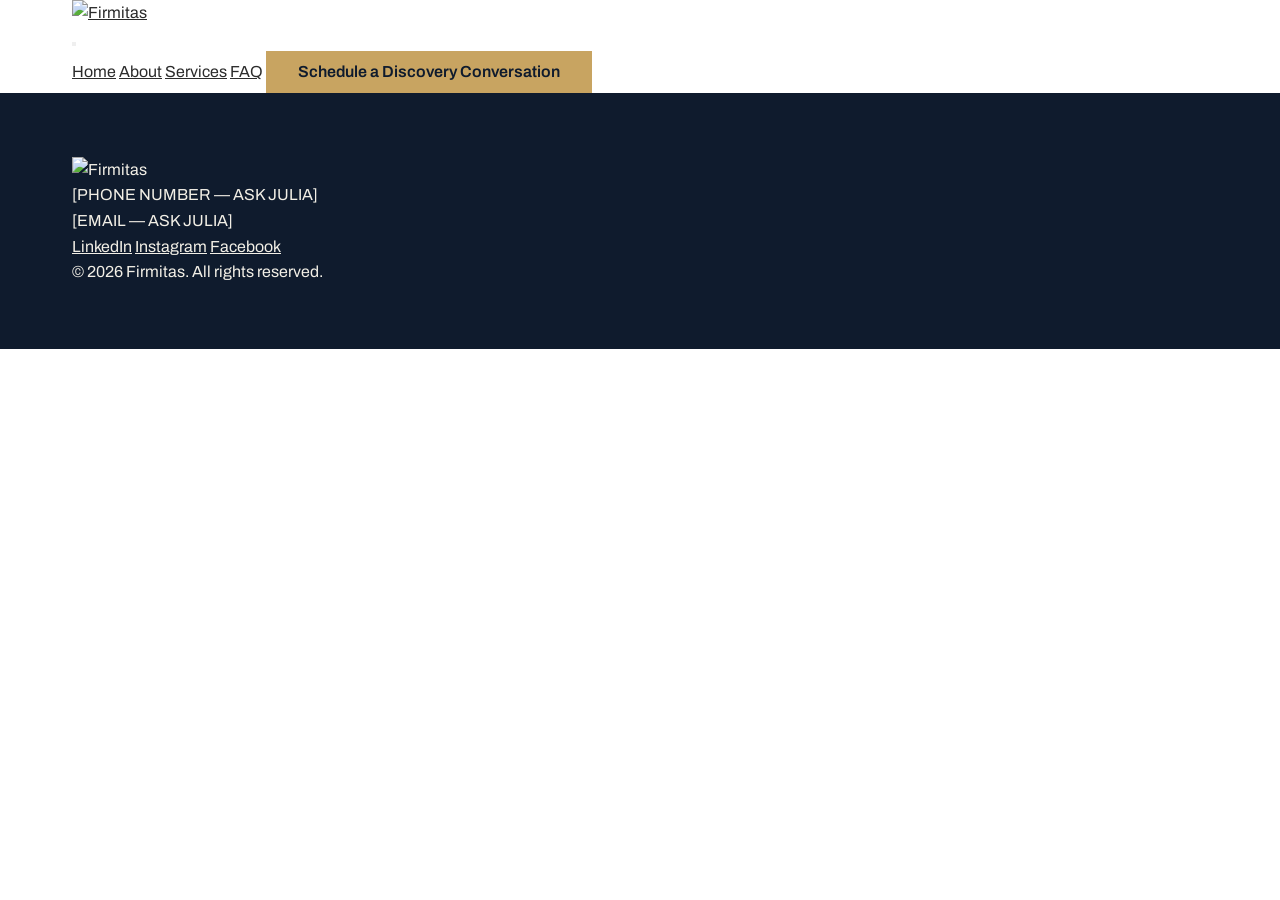
==== about.html @ 60008513 "Scaffold Firmitas website project structure Initial file/folder scaffold per the build brief: empty " ====
<!DOCTYPE html>
<html lang="en">
<head>
  <meta charset="UTF-8" />
  <meta name="viewport" content="width=device-width, initial-scale=1.0" />
  <title>About | Firmitas</title>
  <meta name="description" content="Firmitas — the meaning behind the name, the founder's story, and the philosophy behind our coaching." />
  <link rel="icon" href="images/favicon.png" />
  <link rel="stylesheet" href="css/variables.css" />
  <link rel="stylesheet" href="css/styles.css" />
</head>
<body>
  <div id="site-header"></div>

  <main>
    <!-- About page: meaning of the name, founder story, philosophy. Founder-only — no team section. -->
  </main>

  <div id="site-footer"></div>

  <script src="js/includes.js"></script>
  <script src="js/nav.js"></script>
  <script src="js/main.js"></script>
</body>
</html>
---- css/variables.css ----
/* Firmitas design tokens — reference these everywhere; never hardcode hex values in styles.css */

:root {
  /* Color palette */
  --color-navy: #0F1B2D;       /* Ink Navy — primary */
  --color-limestone: #F2EFE6;  /* Limestone — secondary */
  --color-gold: #C8A461;       /* Heritage Gold — accent, use sparingly */
  --color-white: #FFFFFF;
  --color-charcoal: #2B2B2B;   /* supporting dark neutral for body text */

  /* Typography */
  --font-serif: 'Playfair Display', serif;   /* headlines, wordmark, italic accent lines */
  --font-sans: 'Archivo', sans-serif;        /* body copy, nav, UI, forms */

  /* Spacing scale */
  --space-xs: 0.5rem;
  --space-sm: 1rem;
  --space-md: 2rem;
  --space-lg: 4rem;
  --space-xl: 6rem;

  /* Layout */
  --max-width: 1200px;
}
---- css/styles.css ----
/* Firmitas site styles — references design tokens in variables.css */

@import url('https://fonts.googleapis.com/css2?family=Playfair+Display:ital,wght@0,400;0,600;0,700;1,400&family=Archivo:wght@400;500;600;700&display=swap');

* {
  box-sizing: border-box;
  margin: 0;
  padding: 0;
}

body {
  font-family: var(--font-sans);
  color: var(--color-charcoal);
  background-color: var(--color-white);
  line-height: 1.6;
  -webkit-font-smoothing: antialiased;
}

h1, h2, h3, h4 {
  font-family: var(--font-serif);
  color: var(--color-navy);
  line-height: 1.2;
}

a {
  color: inherit;
}

img {
  max-width: 100%;
  display: block;
}

.container {
  max-width: var(--max-width);
  margin: 0 auto;
  padding: 0 var(--space-md);
}

/* Placeholder photo box — used until real photography/headshots are available */
.photo-placeholder {
  background-color: #D9D9D9;
  display: flex;
  align-items: center;
  justify-content: center;
  color: var(--color-charcoal);
  font-size: 0.875rem;
  text-align: center;
  min-height: 240px;
}

/* Gold CTA button — primary interactive element on navy/limestone backgrounds */
.btn-gold {
  display: inline-block;
  background-color: var(--color-gold);
  color: var(--color-navy);
  font-family: var(--font-sans);
  font-weight: 600;
  text-decoration: none;
  padding: var(--space-xs) var(--space-md);
  border: none;
  cursor: pointer;
}

/* Shared header/footer mount points — filled by js/includes.js */
#site-header,
#site-footer {
  width: 100%;
}

footer.site-footer {
  background-color: var(--color-navy);
  color: var(--color-limestone);
  padding: var(--space-lg) 0;
}
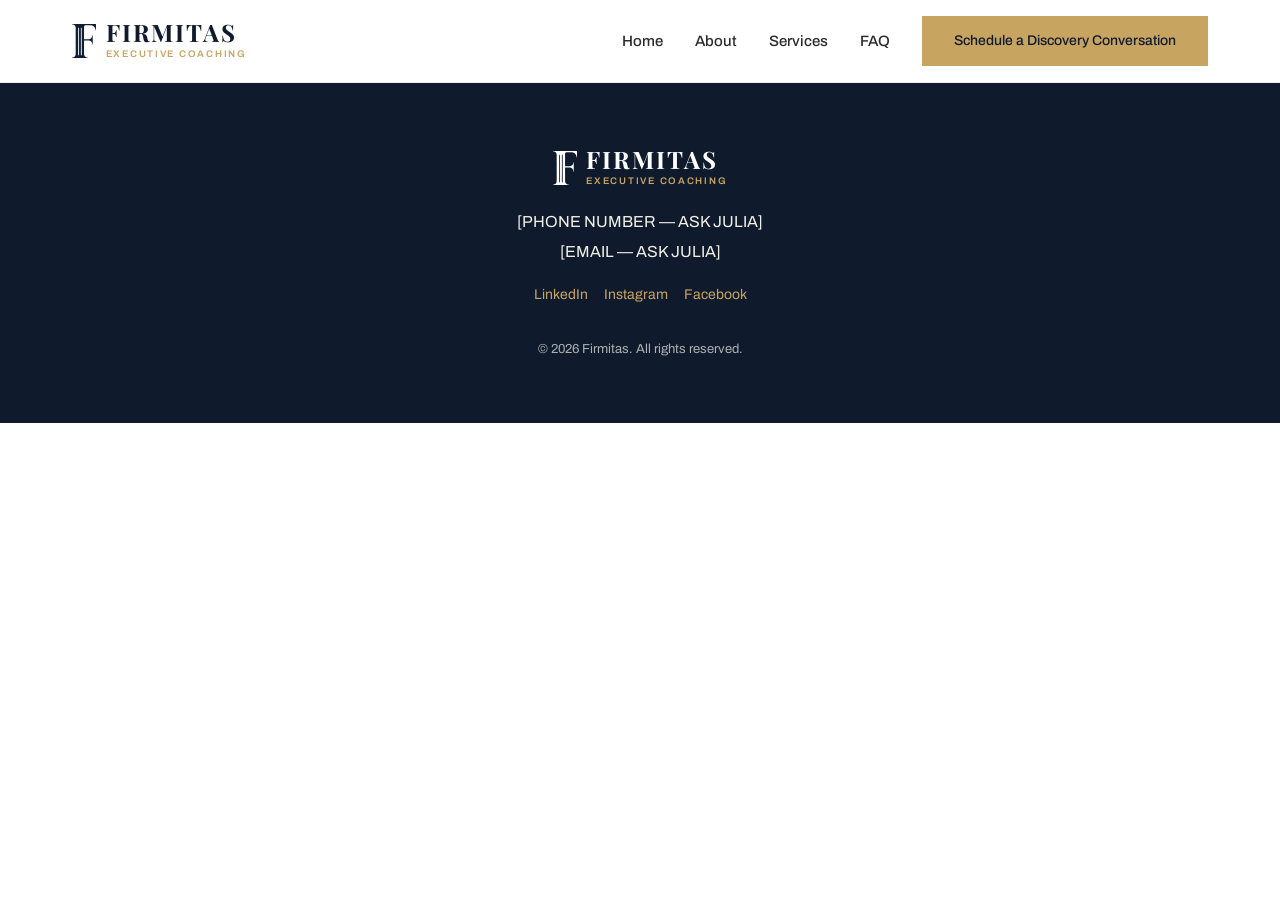
==== commit 941d1021: "Build homepage and wire in real logo mark and founder headshot Full homepage content across all 9 ap" ====
--- a/about.html
+++ b/about.html
@@ -5,7 +5,7 @@
   <meta name="viewport" content="width=device-width, initial-scale=1.0" />
   <title>About | Firmitas</title>
   <meta name="description" content="Firmitas — the meaning behind the name, the founder's story, and the philosophy behind our coaching." />
-  <link rel="icon" href="images/favicon.png" />
+  <link rel="icon" type="image/svg+xml" href="images/logo-monogram.svg" />
   <link rel="stylesheet" href="css/variables.css" />
   <link rel="stylesheet" href="css/styles.css" />
 </head>
--- a/css/styles.css
+++ b/css/styles.css
@@ -37,6 +37,14 @@
   padding: 0 var(--space-md);
 }
 
+.founder-photo {
+  width: 100%;
+  height: 100%;
+  min-height: 320px;
+  object-fit: cover;
+  object-position: top center;
+}
+
 /* Placeholder photo box — used until real photography/headshots are available */
 .photo-placeholder {
   background-color: #D9D9D9;
@@ -49,7 +57,7 @@
   min-height: 240px;
 }
 
-/* Gold CTA button — primary interactive element on navy/limestone backgrounds */
+/* Buttons */
 .btn-gold {
   display: inline-block;
   background-color: var(--color-gold);
@@ -57,9 +65,69 @@
   font-family: var(--font-sans);
   font-weight: 600;
   text-decoration: none;
-  padding: var(--space-xs) var(--space-md);
+  padding: 0.85rem var(--space-md);
   border: none;
   cursor: pointer;
+  white-space: nowrap;
+}
+
+.btn-outline {
+  display: inline-block;
+  background-color: transparent;
+  color: inherit;
+  font-family: var(--font-sans);
+  font-weight: 600;
+  text-decoration: none;
+  padding: 0.85rem var(--space-md);
+  border: 1px solid currentColor;
+  cursor: pointer;
+  white-space: nowrap;
+}
+
+.eyebrow {
+  display: block;
+  font-family: var(--font-sans);
+  font-weight: 600;
+  letter-spacing: 0.12em;
+  text-transform: uppercase;
+  font-size: 0.75rem;
+  color: var(--color-gold);
+  margin-bottom: var(--space-xs);
+}
+
+.section {
+  padding: var(--space-xl) 0;
+}
+
+.section--limestone {
+  background-color: var(--color-limestone);
+}
+
+.section--navy {
+  background-color: var(--color-navy);
+  color: var(--color-white);
+}
+
+.section--navy h2 {
+  color: var(--color-white);
+}
+
+.section-heading {
+  max-width: 44rem;
+  margin-bottom: var(--space-lg);
+}
+
+.section-heading h2 {
+  font-size: clamp(1.75rem, 3vw, 2.5rem);
+}
+
+.section-heading p {
+  margin-top: var(--space-sm);
+  font-size: 1.125rem;
+}
+
+.accent {
+  color: var(--color-gold);
 }
 
 /* Shared header/footer mount points — filled by js/includes.js */
@@ -68,8 +136,313 @@
   width: 100%;
 }
 
+/* Logo lockup — F monogram mark + text wordmark */
+.logo-link {
+  display: flex;
+  align-items: center;
+  gap: 0.6rem;
+}
+
+.logo-mark {
+  height: 34px;
+  width: auto;
+}
+
+/* Footer sits on navy — invert the (dark) monogram to white */
+.logo-mark--light {
+  filter: brightness(0) invert(1);
+}
+
+.wordmark-group {
+  display: flex;
+  flex-direction: column;
+}
+
+.wordmark {
+  font-family: var(--font-serif);
+  font-weight: 700;
+  font-size: 1.5rem;
+  letter-spacing: 0.08em;
+  color: var(--color-navy);
+  line-height: 1;
+}
+
+.wordmark-sub {
+  display: block;
+  font-family: var(--font-sans);
+  font-size: 0.6rem;
+  font-weight: 600;
+  letter-spacing: 0.18em;
+  text-transform: uppercase;
+  color: var(--color-gold);
+  margin-top: 0.2rem;
+}
+
+.wordmark--light {
+  color: var(--color-white);
+}
+
+.wordmark-sub--light {
+  color: var(--color-gold);
+}
+
+/* Header / nav */
+.site-header {
+  background-color: var(--color-white);
+  border-bottom: 1px solid rgba(15, 27, 45, 0.08);
+  position: sticky;
+  top: 0;
+  z-index: 100;
+}
+
+.header-inner {
+  display: flex;
+  align-items: center;
+  justify-content: space-between;
+  padding-top: var(--space-sm);
+  padding-bottom: var(--space-sm);
+}
+
+.logo-link {
+  text-decoration: none;
+}
+
+.nav-toggle {
+  display: none;
+  flex-direction: column;
+  justify-content: center;
+  gap: 5px;
+  background: none;
+  border: none;
+  cursor: pointer;
+  padding: var(--space-xs);
+}
+
+.nav-toggle span {
+  display: block;
+  width: 24px;
+  height: 2px;
+  background-color: var(--color-navy);
+}
+
+.nav-menu {
+  display: flex;
+  align-items: center;
+  gap: var(--space-md);
+}
+
+.nav-menu a {
+  text-decoration: none;
+  font-weight: 500;
+  font-size: 0.9375rem;
+}
+
+.nav-menu a.btn-gold {
+  font-size: 0.875rem;
+}
+
+@media (max-width: 860px) {
+  .nav-toggle {
+    display: flex;
+  }
+
+  .nav-menu {
+    position: absolute;
+    top: 100%;
+    left: 0;
+    right: 0;
+    background-color: var(--color-white);
+    flex-direction: column;
+    align-items: flex-start;
+    padding: var(--space-md);
+    gap: var(--space-sm);
+    border-bottom: 1px solid rgba(15, 27, 45, 0.08);
+    display: none;
+  }
+
+  .nav-menu.is-open {
+    display: flex;
+  }
+}
+
+/* Hero */
+/* Full-bleed photo hero, per the brand's UI pattern — swap in a real image (executive on a
+   summit / architectural column) once photography is selected; navy scrim keeps text legible. */
+.hero {
+  background-color: var(--color-navy);
+  color: var(--color-white);
+  padding: var(--space-xl) 0;
+}
+
+.hero-inner {
+  max-width: 42rem;
+}
+
+.hero h1 {
+  color: var(--color-white);
+  font-size: clamp(2.5rem, 5vw, 4rem);
+  margin-bottom: var(--space-sm);
+}
+
+.hero .subheadline {
+  font-size: 1.25rem;
+  margin-bottom: var(--space-sm);
+  max-width: 38rem;
+}
+
+.hero .accent-line {
+  font-family: var(--font-serif);
+  font-style: italic;
+  color: var(--color-gold);
+  font-size: 1.25rem;
+  margin-bottom: var(--space-md);
+}
+
+.hero-ctas {
+  display: flex;
+  flex-wrap: wrap;
+  gap: var(--space-sm);
+}
+
+.hero-ctas .btn-outline {
+  border-color: var(--color-white);
+  color: var(--color-white);
+}
+
+/* Icon triad — column (Strength), compass (Direction), mountain (Legacy) */
+.icon-triad {
+  display: grid;
+  grid-template-columns: repeat(3, 1fr);
+  gap: var(--space-md);
+}
+
+.icon-triad-item {
+  text-align: left;
+}
+
+.icon-triad-item .icon-mark {
+  color: var(--color-gold);
+  margin-bottom: var(--space-xs);
+}
+
+.icon-triad-item h3 {
+  font-size: 1.125rem;
+  margin-bottom: 0.25rem;
+}
+
+/* Feature row pairing icon triad with a portrait photo */
+.feature-row {
+  display: grid;
+  grid-template-columns: 1fr 1fr;
+  gap: var(--space-lg);
+  align-items: center;
+}
+
+@media (max-width: 760px) {
+  .feature-row {
+    grid-template-columns: 1fr;
+  }
+
+  .icon-triad {
+    grid-template-columns: 1fr;
+  }
+}
+
+/* Card grid — used for coaching options and other repeating content */
+.card-grid {
+  display: grid;
+  grid-template-columns: repeat(auto-fit, minmax(240px, 1fr));
+  gap: var(--space-md);
+}
+
+.card {
+  background-color: var(--color-white);
+  border: 1px solid rgba(15, 27, 45, 0.1);
+  padding: var(--space-md);
+  display: flex;
+  flex-direction: column;
+  gap: var(--space-xs);
+}
+
+.card h3 {
+  font-size: 1.25rem;
+}
+
+.card p {
+  flex-grow: 1;
+}
+
+/* Two-column layout used for narrative + photo sections */
+.two-col {
+  display: grid;
+  grid-template-columns: 1fr 1fr;
+  gap: var(--space-lg);
+  align-items: center;
+}
+
+@media (max-width: 760px) {
+  .two-col {
+    grid-template-columns: 1fr;
+  }
+}
+
+/* Final invitation / CTA band */
+.cta-band {
+  text-align: center;
+}
+
+.cta-band h2 {
+  margin-bottom: var(--space-sm);
+}
+
+.cta-band p {
+  max-width: 36rem;
+  margin: 0 auto var(--space-md);
+  font-size: 1.125rem;
+}
+
+/* Footer */
 footer.site-footer {
   background-color: var(--color-navy);
   color: var(--color-limestone);
   padding: var(--space-lg) 0;
 }
+
+.footer-inner {
+  display: flex;
+  flex-direction: column;
+  align-items: center;
+  gap: var(--space-sm);
+  text-align: center;
+}
+
+.footer-logo {
+  display: flex;
+  align-items: center;
+  gap: 0.6rem;
+}
+
+.footer-logo .wordmark-group {
+  align-items: flex-start;
+}
+
+.footer-contact p {
+  margin: 0.25rem 0;
+}
+
+.footer-social {
+  display: flex;
+  gap: var(--space-sm);
+}
+
+.footer-social a {
+  text-decoration: none;
+  color: var(--color-gold);
+  font-size: 0.875rem;
+}
+
+.footer-copyright {
+  font-size: 0.8125rem;
+  opacity: 0.7;
+  margin-top: var(--space-sm);
+}
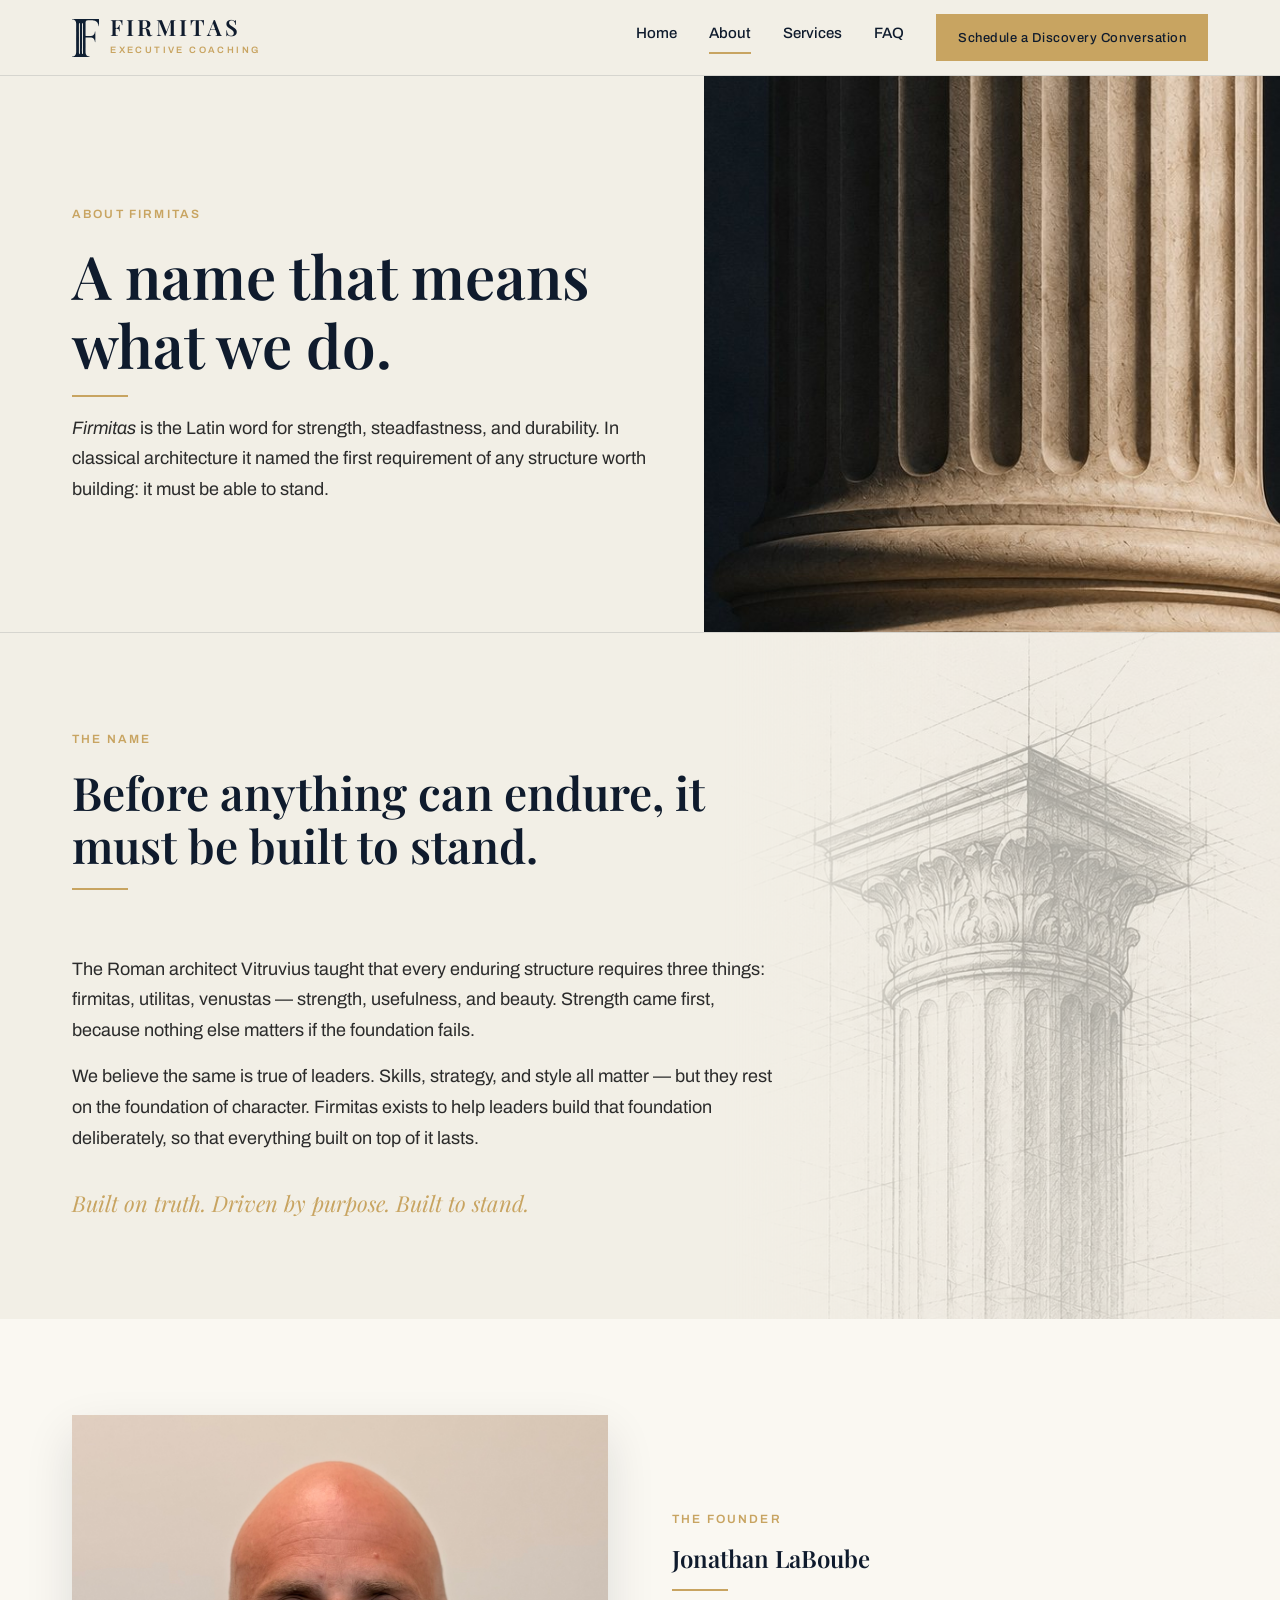
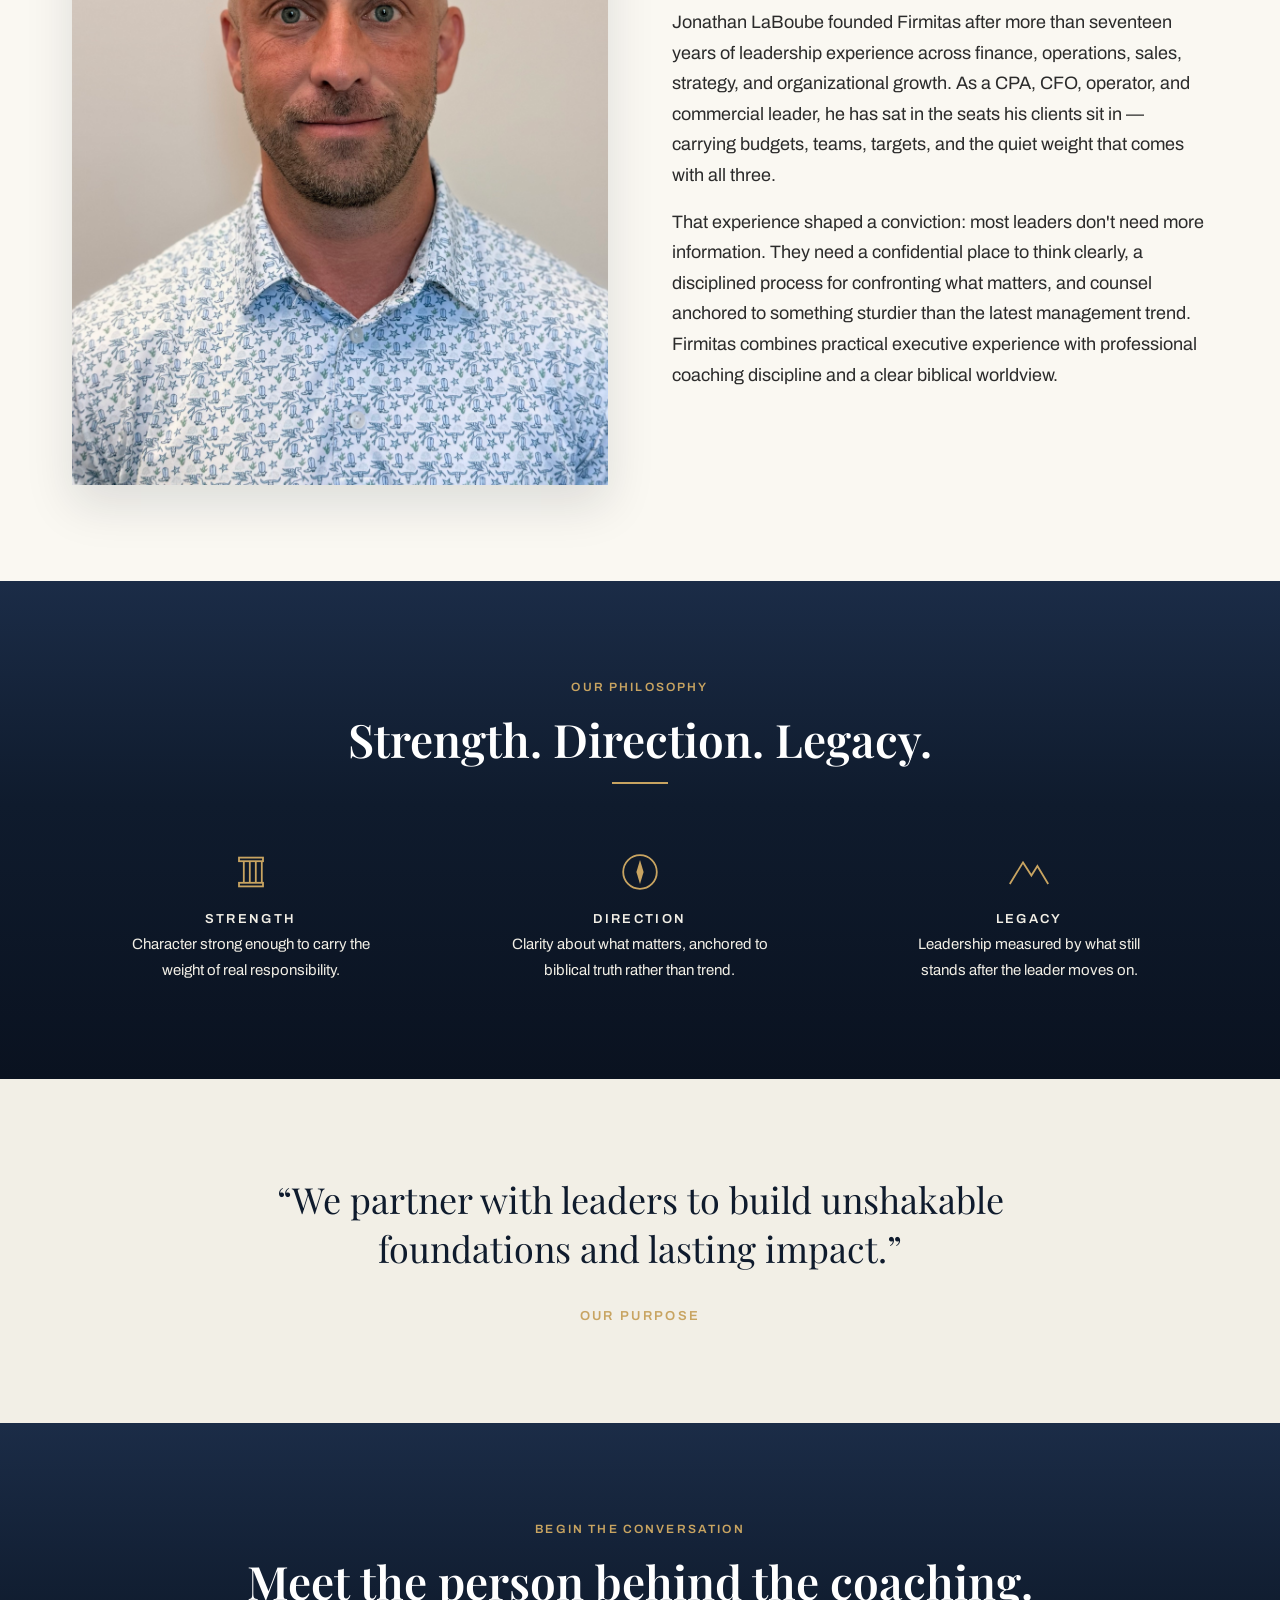
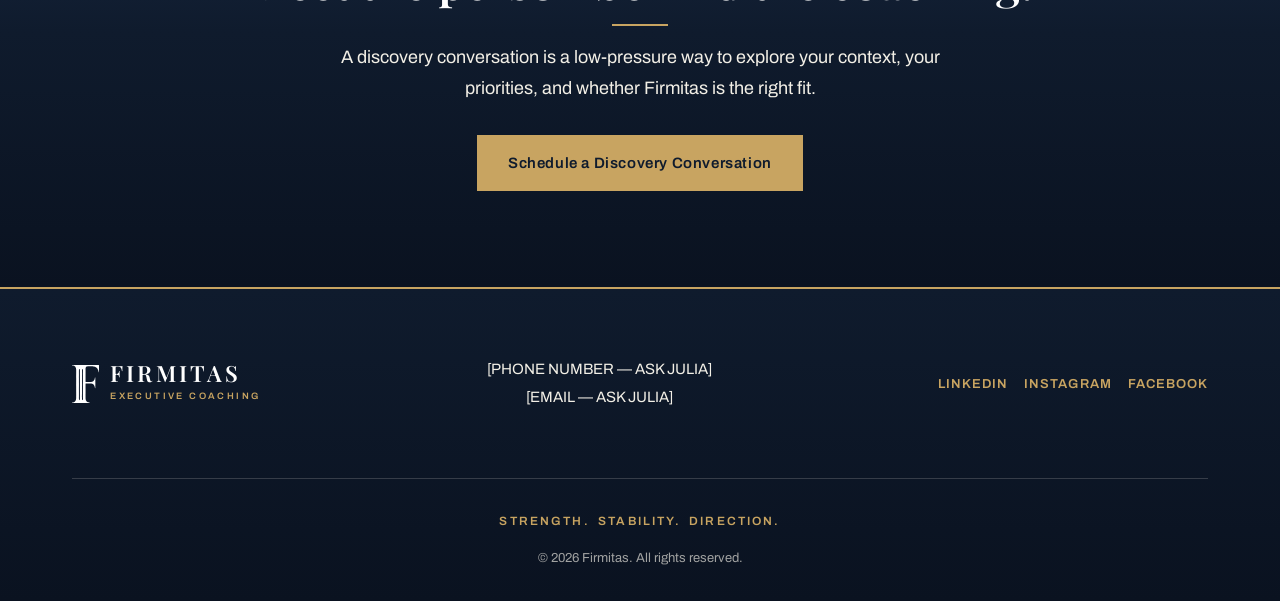
==== commit 48d9e39c: "Redesign all pages to match mood-board look; build out About, Services, Contact, FAQ Co-Authored-By:" ====
--- a/about.html
+++ b/about.html
@@ -14,6 +14,108 @@
 
   <main>
     <!-- About page: meaning of the name, founder story, philosophy. Founder-only — no team section. -->
+
+    <!-- Page hero — split with the column photography -->
+    <section class="page-hero page-hero--split">
+      <div class="page-hero-copy">
+        <span class="eyebrow">About Firmitas</span>
+        <h1>A name that means what we do.</h1>
+        <hr class="gold-rule" />
+        <p class="lede"><em>Firmitas</em> is the Latin word for strength, steadfastness, and durability. In classical architecture it named the first requirement of any structure worth building: it must be able to stand.</p>
+      </div>
+      <div class="photo-panel">
+        <img src="images/column-dark.jpg" alt="A stone column standing in dramatic light" />
+      </div>
+    </section>
+
+    <!-- The meaning of the name -->
+    <section class="section section--sketch">
+      <div class="container">
+        <div class="section-heading">
+          <span class="eyebrow">The Name</span>
+          <h2>Before anything can endure, it must be built to stand.</h2>
+          <hr class="gold-rule" />
+        </div>
+        <p class="lede">The Roman architect Vitruvius taught that every enduring structure requires three things: firmitas, utilitas, venustas — strength, usefulness, and beauty. Strength came first, because nothing else matters if the foundation fails.</p>
+        <p class="lede" style="margin-top: var(--space-sm);">We believe the same is true of leaders. Skills, strategy, and style all matter — but they rest on the foundation of character. Firmitas exists to help leaders build that foundation deliberately, so that everything built on top of it lasts.</p>
+        <p class="accent-line" style="margin-top: var(--space-md);">Built on truth. Driven by purpose. Built to stand.</p>
+      </div>
+    </section>
+
+    <!-- Founder story -->
+    <section class="section section--paper">
+      <div class="container two-col">
+        <div class="framed-photo">
+          <img src="images/jonathanimage1.jpg" alt="Jonathan LaBoube, Founder of Firmitas" class="founder-photo" />
+        </div>
+        <div>
+          <span class="eyebrow">The Founder</span>
+          <h2>Jonathan LaBoube</h2>
+          <hr class="gold-rule" />
+          <p class="lede">Jonathan LaBoube founded Firmitas after more than seventeen years of leadership experience across finance, operations, sales, strategy, and organizational growth. As a CPA, CFO, operator, and commercial leader, he has sat in the seats his clients sit in — carrying budgets, teams, targets, and the quiet weight that comes with all three.</p>
+          <p class="lede" style="margin-top: var(--space-sm);">That experience shaped a conviction: most leaders don't need more information. They need a confidential place to think clearly, a disciplined process for confronting what matters, and counsel anchored to something sturdier than the latest management trend. Firmitas combines practical executive experience with professional coaching discipline and a clear biblical worldview.</p>
+        </div>
+      </div>
+    </section>
+
+    <!-- Philosophy — three pillars -->
+    <section class="section section--navy">
+      <div class="container">
+        <div class="section-heading section-heading--center">
+          <span class="eyebrow">Our Philosophy</span>
+          <h2>Strength. Direction. Legacy.</h2>
+          <hr class="gold-rule gold-rule--center" />
+        </div>
+        <div class="icon-triad">
+          <div class="icon-triad-item">
+            <svg class="icon-mark" width="48" height="48" viewBox="0 0 40 40" fill="none" stroke="currentColor" stroke-width="1.5" aria-hidden="true">
+              <rect x="10" y="8" width="20" height="3"></rect>
+              <rect x="10" y="29" width="20" height="3"></rect>
+              <line x1="14" y1="11" x2="14" y2="29"></line>
+              <line x1="19" y1="11" x2="19" y2="29"></line>
+              <line x1="24" y1="11" x2="24" y2="29"></line>
+              <line x1="29" y1="11" x2="29" y2="29"></line>
+            </svg>
+            <h3>Strength</h3>
+            <p>Character strong enough to carry the weight of real responsibility.</p>
+          </div>
+          <div class="icon-triad-item">
+            <svg class="icon-mark" width="48" height="48" viewBox="0 0 40 40" fill="none" stroke="currentColor" stroke-width="1.5" aria-hidden="true">
+              <circle cx="20" cy="20" r="14"></circle>
+              <polygon points="20,10 23,20 20,30 17,20" fill="currentColor" stroke="none"></polygon>
+            </svg>
+            <h3>Direction</h3>
+            <p>Clarity about what matters, anchored to biblical truth rather than trend.</p>
+          </div>
+          <div class="icon-triad-item">
+            <svg class="icon-mark" width="48" height="48" viewBox="0 0 40 40" fill="none" stroke="currentColor" stroke-width="1.5" aria-hidden="true">
+              <polyline points="4,30 15,12 22,23 27,15 36,30"></polyline>
+            </svg>
+            <h3>Legacy</h3>
+            <p>Leadership measured by what still stands after the leader moves on.</p>
+          </div>
+        </div>
+      </div>
+    </section>
+
+    <!-- Mission quote band -->
+    <section class="section quote-band">
+      <div class="container">
+        <blockquote style="color: var(--color-navy);">&ldquo;We partner with leaders to build unshakable foundations and lasting impact.&rdquo;</blockquote>
+        <span class="quote-source">Our Purpose</span>
+      </div>
+    </section>
+
+    <!-- Final invitation -->
+    <section class="section section--navy cta-band">
+      <div class="container">
+        <span class="eyebrow">Begin the Conversation</span>
+        <h2>Meet the person behind the coaching.</h2>
+        <hr class="gold-rule gold-rule--center" />
+        <p>A discovery conversation is a low-pressure way to explore your context, your priorities, and whether Firmitas is the right fit.</p>
+        <a href="contact.html" class="btn-gold">Schedule a Discovery Conversation</a>
+      </div>
+    </section>
   </main>
 
   <div id="site-footer"></div>
--- a/css/variables.css
+++ b/css/variables.css
@@ -2,15 +2,25 @@
 
 :root {
   /* Color palette */
-  --color-navy: #0F1B2D;       /* Ink Navy — primary */
-  --color-limestone: #F2EFE6;  /* Limestone — secondary */
-  --color-gold: #C8A461;       /* Heritage Gold — accent, use sparingly */
+  --color-navy: #0F1B2D;        /* Ink Navy — primary */
+  --color-navy-light: #1B2C47;  /* lifted navy for gradient bands */
+  --color-navy-deep: #0A1220;   /* darkest navy for gradient bases */
+  --color-limestone: #F2EFE6;   /* Limestone — the site canvas */
+  --color-limestone-deep: #E9E4D6; /* slightly deeper limestone for contrast panels */
+  --color-paper: #FAF8F2;       /* warm near-white for cards / alternating bands */
+  --color-gold: #C8A461;        /* Heritage Gold — accent, use sparingly */
+  --color-gold-soft: #D8BC85;   /* lighter gold for hovers on dark */
   --color-white: #FFFFFF;
-  --color-charcoal: #2B2B2B;   /* supporting dark neutral for body text */
+  --color-charcoal: #2B2B2B;    /* supporting dark neutral for body text */
+
+  /* Hairlines / borders */
+  --hairline: rgba(15, 27, 45, 0.12);
+  --hairline-light: rgba(242, 239, 230, 0.18);
 
   /* Typography */
   --font-serif: 'Playfair Display', serif;   /* headlines, wordmark, italic accent lines */
   --font-sans: 'Archivo', sans-serif;        /* body copy, nav, UI, forms */
+  --tracking-label: 0.18em;                  /* letterspaced uppercase labels */
 
   /* Spacing scale */
   --space-xs: 0.5rem;
@@ -18,7 +28,12 @@
   --space-md: 2rem;
   --space-lg: 4rem;
   --space-xl: 6rem;
+  --space-2xl: 8rem;
 
   /* Layout */
   --max-width: 1200px;
+
+  /* Elevation */
+  --shadow-soft: 0 20px 45px rgba(15, 27, 45, 0.12);
+  --shadow-card: 0 8px 24px rgba(15, 27, 45, 0.08);
 }
--- a/css/styles.css
+++ b/css/styles.css
@@ -1,6 +1,6 @@
 /* Firmitas site styles — references design tokens in variables.css */
 
-@import url('https://fonts.googleapis.com/css2?family=Playfair+Display:ital,wght@0,400;0,600;0,700;1,400&family=Archivo:wght@400;500;600;700&display=swap');
+@import url('https://fonts.googleapis.com/css2?family=Playfair+Display:ital,wght@0,400;0,500;0,600;0,700;1,400;1,500&family=Archivo:wght@400;500;600;700&display=swap');
 
 * {
   box-sizing: border-box;
@@ -11,24 +11,40 @@
 body {
   font-family: var(--font-sans);
   color: var(--color-charcoal);
-  background-color: var(--color-white);
-  line-height: 1.6;
+  background-color: var(--color-limestone);
+  line-height: 1.7;
   -webkit-font-smoothing: antialiased;
 }
 
 h1, h2, h3, h4 {
   font-family: var(--font-serif);
   color: var(--color-navy);
-  line-height: 1.2;
+  line-height: 1.15;
+  font-weight: 600;
 }
 
 a {
   color: inherit;
+}
+
+a:focus-visible,
+button:focus-visible,
+input:focus-visible,
+textarea:focus-visible {
+  outline: 2px solid var(--color-gold);
+  outline-offset: 2px;
 }
 
 img {
   max-width: 100%;
   display: block;
+}
+
+@media (prefers-reduced-motion: reduce) {
+  *, *::before, *::after {
+    transition: none !important;
+    animation: none !important;
+  }
 }
 
 .container {
@@ -37,88 +53,140 @@
   padding: 0 var(--space-md);
 }
 
-.founder-photo {
-  width: 100%;
-  height: 100%;
-  min-height: 320px;
-  object-fit: cover;
-  object-position: top center;
-}
-
-/* Placeholder photo box — used until real photography/headshots are available */
-.photo-placeholder {
-  background-color: #D9D9D9;
-  display: flex;
-  align-items: center;
-  justify-content: center;
-  color: var(--color-charcoal);
-  font-size: 0.875rem;
-  text-align: center;
-  min-height: 240px;
-}
-
-/* Buttons */
+/* ---------------------------------------------------------------------------
+   Signature brand elements
+--------------------------------------------------------------------------- */
+
+/* Short gold hairline rule — appears under headings throughout the brand */
+.gold-rule {
+  display: block;
+  width: 56px;
+  height: 2px;
+  background-color: var(--color-gold);
+  border: none;
+  margin: var(--space-sm) 0;
+}
+
+.gold-rule--center {
+  margin-left: auto;
+  margin-right: auto;
+}
+
+/* Letterspaced uppercase label, gold */
+.eyebrow {
+  display: block;
+  font-family: var(--font-sans);
+  font-weight: 600;
+  letter-spacing: var(--tracking-label);
+  text-transform: uppercase;
+  font-size: 0.75rem;
+  color: var(--color-gold);
+  margin-bottom: var(--space-sm);
+}
+
+/* Serif italic accent line — "Built to stand." */
+.accent-line {
+  font-family: var(--font-serif);
+  font-style: italic;
+  color: var(--color-gold);
+  font-size: 1.375rem;
+}
+
+.accent {
+  color: var(--color-gold);
+}
+
+/* ---------------------------------------------------------------------------
+   Buttons
+--------------------------------------------------------------------------- */
+
 .btn-gold {
   display: inline-block;
   background-color: var(--color-gold);
   color: var(--color-navy);
   font-family: var(--font-sans);
   font-weight: 600;
+  font-size: 0.9375rem;
+  letter-spacing: 0.04em;
   text-decoration: none;
-  padding: 0.85rem var(--space-md);
-  border: none;
+  padding: 0.9rem 1.9rem;
+  border: 1px solid var(--color-gold);
   cursor: pointer;
   white-space: nowrap;
+  transition: background-color 0.2s ease, border-color 0.2s ease;
+}
+
+.btn-gold:hover {
+  background-color: var(--color-gold-soft);
+  border-color: var(--color-gold-soft);
 }
 
 .btn-outline {
   display: inline-block;
   background-color: transparent;
-  color: inherit;
+  color: var(--color-navy);
   font-family: var(--font-sans);
   font-weight: 600;
+  font-size: 0.9375rem;
+  letter-spacing: 0.04em;
   text-decoration: none;
-  padding: 0.85rem var(--space-md);
+  padding: 0.9rem 1.9rem;
   border: 1px solid currentColor;
   cursor: pointer;
   white-space: nowrap;
-}
-
-.eyebrow {
-  display: block;
-  font-family: var(--font-sans);
-  font-weight: 600;
-  letter-spacing: 0.12em;
-  text-transform: uppercase;
-  font-size: 0.75rem;
-  color: var(--color-gold);
-  margin-bottom: var(--space-xs);
-}
+  transition: background-color 0.2s ease, color 0.2s ease;
+}
+
+.btn-outline:hover {
+  background-color: var(--color-navy);
+  color: var(--color-limestone);
+}
+
+/* ---------------------------------------------------------------------------
+   Sections
+--------------------------------------------------------------------------- */
 
 .section {
   padding: var(--space-xl) 0;
 }
 
+.section--paper {
+  background-color: var(--color-paper);
+}
+
 .section--limestone {
   background-color: var(--color-limestone);
 }
 
+/* Navy band with the soft top-light gradient from the brand mockups */
 .section--navy {
-  background-color: var(--color-navy);
+  background: linear-gradient(180deg, var(--color-navy-light) 0%, var(--color-navy) 45%, var(--color-navy-deep) 100%);
+  color: var(--color-limestone);
+}
+
+.section--navy h2,
+.section--navy h3 {
   color: var(--color-white);
 }
 
-.section--navy h2 {
-  color: var(--color-white);
-}
-
 .section-heading {
-  max-width: 44rem;
+  max-width: 46rem;
   margin-bottom: var(--space-lg);
 }
 
+.section-heading--center {
+  margin-left: auto;
+  margin-right: auto;
+  text-align: center;
+}
+
+.section-heading--center .gold-rule {
+  margin-left: auto;
+  margin-right: auto;
+}
+
 .section-heading h2 {
-  font-size: clamp(1.75rem, 3vw, 2.5rem);
+  font-size: clamp(2rem, 4vw, 2.875rem);
 }
 
 .section-heading p {
@@ -126,11 +194,15 @@
   font-size: 1.125rem;
 }
 
-.accent {
-  color: var(--color-gold);
-}
-
-/* Shared header/footer mount points — filled by js/includes.js */
+.lede {
+  max-width: 44rem;
+  font-size: 1.125rem;
+}
+
+/* ---------------------------------------------------------------------------
+   Shared header / footer mount points — filled by js/includes.js
+--------------------------------------------------------------------------- */
+
 #site-header,
 #site-footer {
   width: 100%;
@@ -140,11 +212,12 @@
 .logo-link {
   display: flex;
   align-items: center;
-  gap: 0.6rem;
+  gap: 0.7rem;
+  text-decoration: none;
 }
 
 .logo-mark {
-  height: 34px;
+  height: 38px;
   width: auto;
 }
 
@@ -160,9 +233,9 @@
 
 .wordmark {
   font-family: var(--font-serif);
-  font-weight: 700;
-  font-size: 1.5rem;
-  letter-spacing: 0.08em;
+  font-weight: 600;
+  font-size: 1.4rem;
+  letter-spacing: 0.14em;
   color: var(--color-navy);
   line-height: 1;
 }
@@ -170,26 +243,25 @@
 .wordmark-sub {
   display: block;
   font-family: var(--font-sans);
-  font-size: 0.6rem;
-  font-weight: 600;
-  letter-spacing: 0.18em;
+  font-size: 0.58rem;
+  font-weight: 600;
+  letter-spacing: 0.26em;
   text-transform: uppercase;
   color: var(--color-gold);
-  margin-top: 0.2rem;
+  margin-top: 0.3rem;
 }
 
 .wordmark--light {
   color: var(--color-white);
 }
 
-.wordmark-sub--light {
-  color: var(--color-gold);
-}
-
-/* Header / nav */
+/* ---------------------------------------------------------------------------
+   Header / nav — warm limestone bar, per the homepage mockup
+--------------------------------------------------------------------------- */
+
 .site-header {
-  background-color: var(--color-white);
-  border-bottom: 1px solid rgba(15, 27, 45, 0.08);
+  background-color: var(--color-limestone);
+  border-bottom: 1px solid var(--hairline);
   position: sticky;
   top: 0;
   z-index: 100;
@@ -199,12 +271,8 @@
   display: flex;
   align-items: center;
   justify-content: space-between;
-  padding-top: var(--space-sm);
-  padding-bottom: var(--space-sm);
-}
-
-.logo-link {
-  text-decoration: none;
+  padding-top: 0.9rem;
+  padding-bottom: 0.9rem;
 }
 
 .nav-toggle {
@@ -235,13 +303,31 @@
   text-decoration: none;
   font-weight: 500;
   font-size: 0.9375rem;
+  color: var(--color-navy);
+  padding-bottom: 0.3rem;
+  border-bottom: 2px solid transparent;
+  transition: border-color 0.2s ease;
+}
+
+.nav-menu a:hover {
+  border-bottom-color: var(--color-gold);
+}
+
+.nav-menu a[aria-current="page"] {
+  border-bottom-color: var(--color-gold);
 }
 
 .nav-menu a.btn-gold {
-  font-size: 0.875rem;
-}
-
-@media (max-width: 860px) {
+  font-size: 0.8125rem;
+  padding: 0.7rem 1.3rem;
+  border-bottom: 1px solid var(--color-gold);
+}
+
+.nav-menu a.btn-gold:hover {
+  border-bottom-color: var(--color-gold-soft);
+}
+
+@media (max-width: 900px) {
   .nav-toggle {
     display: flex;
   }
@@ -251,12 +337,12 @@
     top: 100%;
     left: 0;
     right: 0;
-    background-color: var(--color-white);
+    background-color: var(--color-limestone);
     flex-direction: column;
     align-items: flex-start;
     padding: var(--space-md);
     gap: var(--space-sm);
-    border-bottom: 1px solid rgba(15, 27, 45, 0.08);
+    border-bottom: 1px solid var(--hairline);
     display: none;
   }
 
@@ -265,36 +351,36 @@
   }
 }
 
-/* Hero */
-/* Full-bleed photo hero, per the brand's UI pattern — swap in a real image (executive on a
-   summit / architectural column) once photography is selected; navy scrim keeps text legible. */
-.hero {
-  background-color: var(--color-navy);
-  color: var(--color-white);
-  padding: var(--space-xl) 0;
-}
-
-.hero-inner {
-  max-width: 42rem;
-}
-
-.hero h1 {
-  color: var(--color-white);
-  font-size: clamp(2.5rem, 5vw, 4rem);
+/* ---------------------------------------------------------------------------
+   Hero — split panel: headline on limestone, summit photography at right
+--------------------------------------------------------------------------- */
+
+.hero-split {
+  display: grid;
+  grid-template-columns: 1.05fr 0.95fr;
+  min-height: min(680px, 82vh);
+  background-color: var(--color-limestone);
+}
+
+.hero-copy {
+  display: flex;
+  flex-direction: column;
+  justify-content: center;
+  padding: var(--space-xl) var(--space-md) var(--space-xl) max(var(--space-md), calc((100vw - var(--max-width)) / 2 + var(--space-md)));
+}
+
+.hero-copy h1 {
+  font-size: clamp(2.75rem, 5.2vw, 4.25rem);
   margin-bottom: var(--space-sm);
 }
 
-.hero .subheadline {
-  font-size: 1.25rem;
+.hero-copy .subheadline {
+  font-size: 1.1875rem;
+  max-width: 34rem;
   margin-bottom: var(--space-sm);
-  max-width: 38rem;
-}
-
-.hero .accent-line {
-  font-family: var(--font-serif);
-  font-style: italic;
-  color: var(--color-gold);
-  font-size: 1.25rem;
+}
+
+.hero-copy .accent-line {
   margin-bottom: var(--space-md);
 }
 
@@ -304,12 +390,109 @@
   gap: var(--space-sm);
 }
 
-.hero-ctas .btn-outline {
-  border-color: var(--color-white);
-  color: var(--color-white);
-}
-
-/* Icon triad — column (Strength), compass (Direction), mountain (Legacy) */
+.hero-photo {
+  position: relative;
+  min-height: 420px;
+}
+
+.hero-photo img {
+  position: absolute;
+  inset: 0;
+  width: 100%;
+  height: 100%;
+  object-fit: cover;
+}
+
+/* subtle warm blend where photo meets limestone */
+.hero-photo::before {
+  content: "";
+  position: absolute;
+  inset: 0;
+  background: linear-gradient(90deg, var(--color-limestone) 0%, rgba(242, 239, 230, 0) 12%);
+  z-index: 1;
+  pointer-events: none;
+}
+
+@media (max-width: 860px) {
+  .hero-split {
+    grid-template-columns: 1fr;
+  }
+
+  .hero-photo {
+    order: 2;
+    min-height: 340px;
+  }
+
+  .hero-copy {
+    padding: var(--space-lg) var(--space-md);
+  }
+}
+
+/* ---------------------------------------------------------------------------
+   Cover-image panels & framed photography
+--------------------------------------------------------------------------- */
+
+.img-cover {
+  width: 100%;
+  height: 100%;
+  object-fit: cover;
+}
+
+.photo-panel {
+  position: relative;
+  min-height: 420px;
+  overflow: hidden;
+}
+
+.photo-panel img {
+  position: absolute;
+  inset: 0;
+  width: 100%;
+  height: 100%;
+  object-fit: cover;
+}
+
+/* Portrait with the offset gold frame */
+.framed-photo {
+  position: relative;
+  display: inline-block;
+}
+
+.framed-photo::after {
+  content: "";
+  position: absolute;
+  top: 18px;
+  left: 18px;
+  right: -18px;
+  bottom: -18px;
+  border: 1px solid var(--color-gold);
+  z-index: -1;
+}
+
+.founder-photo {
+  width: 100%;
+  aspect-ratio: 4 / 5;
+  object-fit: cover;
+  object-position: center 30%;
+  box-shadow: var(--shadow-soft);
+}
+
+/* Placeholder photo box — used until real photography/headshots are available */
+.photo-placeholder {
+  background-color: var(--color-limestone-deep);
+  display: flex;
+  align-items: center;
+  justify-content: center;
+  color: var(--color-charcoal);
+  font-size: 0.875rem;
+  text-align: center;
+  min-height: 240px;
+}
+
+/* ---------------------------------------------------------------------------
+   Icon triad — column (Strength), compass (Direction), mountain (Legacy)
+--------------------------------------------------------------------------- */
+
 .icon-triad {
   display: grid;
   grid-template-columns: repeat(3, 1fr);
@@ -317,59 +500,44 @@
 }
 
 .icon-triad-item {
-  text-align: left;
+  text-align: center;
 }
 
 .icon-triad-item .icon-mark {
   color: var(--color-gold);
-  margin-bottom: var(--space-xs);
+  margin: 0 auto var(--space-sm);
+  display: block;
 }
 
 .icon-triad-item h3 {
-  font-size: 1.125rem;
-  margin-bottom: 0.25rem;
-}
-
-/* Feature row pairing icon triad with a portrait photo */
+  font-family: var(--font-sans);
+  font-size: 0.8125rem;
+  font-weight: 600;
+  letter-spacing: var(--tracking-label);
+  text-transform: uppercase;
+  margin-bottom: 0.35rem;
+}
+
+.section--navy .icon-triad-item h3 {
+  color: var(--color-limestone);
+}
+
+.icon-triad-item p {
+  font-size: 0.9375rem;
+  max-width: 16rem;
+  margin: 0 auto;
+}
+
+/* ---------------------------------------------------------------------------
+   Layout patterns
+--------------------------------------------------------------------------- */
+
+/* Feature row pairing content with a photo panel */
 .feature-row {
   display: grid;
   grid-template-columns: 1fr 1fr;
   gap: var(--space-lg);
   align-items: center;
-}
-
-@media (max-width: 760px) {
-  .feature-row {
-    grid-template-columns: 1fr;
-  }
-
-  .icon-triad {
-    grid-template-columns: 1fr;
-  }
-}
-
-/* Card grid — used for coaching options and other repeating content */
-.card-grid {
-  display: grid;
-  grid-template-columns: repeat(auto-fit, minmax(240px, 1fr));
-  gap: var(--space-md);
-}
-
-.card {
-  background-color: var(--color-white);
-  border: 1px solid rgba(15, 27, 45, 0.1);
-  padding: var(--space-md);
-  display: flex;
-  flex-direction: column;
-  gap: var(--space-xs);
-}
-
-.card h3 {
-  font-size: 1.25rem;
-}
-
-.card p {
-  flex-grow: 1;
 }
 
 /* Two-column layout used for narrative + photo sections */
@@ -380,69 +548,453 @@
   align-items: center;
 }
 
-@media (max-width: 760px) {
+@media (max-width: 800px) {
+  .feature-row,
   .two-col {
     grid-template-columns: 1fr;
   }
-}
-
-/* Final invitation / CTA band */
+
+  .icon-triad {
+    grid-template-columns: 1fr;
+    gap: var(--space-lg);
+  }
+}
+
+/* Narrative section with the architectural column sketch bleeding in at right */
+.section--sketch {
+  position: relative;
+  overflow: hidden;
+}
+
+.section--sketch::after {
+  content: "";
+  position: absolute;
+  top: 0;
+  right: 0;
+  bottom: 0;
+  width: min(46%, 560px);
+  background-image: url("../images/column-sketch.jpg");
+  background-size: cover;
+  background-position: center top;
+  opacity: 0.35;
+  -webkit-mask-image: linear-gradient(90deg, transparent 0%, rgba(0,0,0,1) 45%);
+  mask-image: linear-gradient(90deg, transparent 0%, rgba(0,0,0,1) 45%);
+  pointer-events: none;
+}
+
+.section--sketch .container {
+  position: relative;
+  z-index: 1;
+}
+
+/* ---------------------------------------------------------------------------
+   Cards
+--------------------------------------------------------------------------- */
+
+.card-grid {
+  display: grid;
+  grid-template-columns: repeat(auto-fit, minmax(250px, 1fr));
+  gap: var(--space-md);
+}
+
+.card {
+  background-color: var(--color-paper);
+  border: 1px solid var(--hairline);
+  border-top: 2px solid var(--color-gold);
+  padding: var(--space-md);
+  display: flex;
+  flex-direction: column;
+  gap: var(--space-xs);
+  transition: transform 0.25s ease, box-shadow 0.25s ease;
+}
+
+.card:hover {
+  transform: translateY(-4px);
+  box-shadow: var(--shadow-card);
+}
+
+.card h3 {
+  font-size: 1.3125rem;
+}
+
+.card p {
+  flex-grow: 1;
+  font-size: 0.9875rem;
+}
+
+.card .card-link {
+  font-weight: 600;
+  font-size: 0.875rem;
+  letter-spacing: 0.06em;
+  text-transform: uppercase;
+  text-decoration: none;
+  color: var(--color-navy);
+  margin-top: var(--space-xs);
+}
+
+.card .card-link::after {
+  content: " \2192";
+  color: var(--color-gold);
+}
+
+/* ---------------------------------------------------------------------------
+   Quote / mission band (navy)
+--------------------------------------------------------------------------- */
+
+.quote-band {
+  text-align: center;
+}
+
+.quote-band blockquote {
+  font-family: var(--font-serif);
+  font-size: clamp(1.5rem, 3vw, 2.25rem);
+  line-height: 1.35;
+  color: var(--color-white);
+  max-width: 46rem;
+  margin: 0 auto;
+}
+
+.quote-band .quote-source {
+  display: block;
+  margin-top: var(--space-md);
+  font-family: var(--font-sans);
+  font-size: 0.8125rem;
+  font-weight: 600;
+  letter-spacing: var(--tracking-label);
+  text-transform: uppercase;
+  color: var(--color-gold);
+}
+
+/* ---------------------------------------------------------------------------
+   CTA band
+--------------------------------------------------------------------------- */
+
 .cta-band {
   text-align: center;
 }
 
 .cta-band h2 {
   margin-bottom: var(--space-sm);
+  font-size: clamp(2rem, 4vw, 2.875rem);
 }
 
 .cta-band p {
-  max-width: 36rem;
+  max-width: 38rem;
   margin: 0 auto var(--space-md);
   font-size: 1.125rem;
 }
 
-/* Footer */
+/* ---------------------------------------------------------------------------
+   Interior page hero
+--------------------------------------------------------------------------- */
+
+.page-hero {
+  background-color: var(--color-limestone);
+  border-bottom: 1px solid var(--hairline);
+  padding: var(--space-xl) 0;
+  text-align: center;
+}
+
+.page-hero h1 {
+  font-size: clamp(2.5rem, 5vw, 3.75rem);
+}
+
+.page-hero .lede {
+  margin: var(--space-sm) auto 0;
+}
+
+/* Split page hero with a photo panel (About) */
+.page-hero--split {
+  display: grid;
+  grid-template-columns: 1.1fr 0.9fr;
+  text-align: left;
+  padding: 0;
+  align-items: stretch;
+}
+
+.page-hero--split .page-hero-copy {
+  padding: var(--space-2xl) var(--space-md) var(--space-2xl) max(var(--space-md), calc((100vw - var(--max-width)) / 2 + var(--space-md)));
+  align-self: center;
+}
+
+.page-hero--split .photo-panel {
+  min-height: 380px;
+}
+
+@media (max-width: 860px) {
+  .page-hero--split {
+    grid-template-columns: 1fr;
+  }
+
+  .page-hero--split .page-hero-copy {
+    padding: var(--space-lg) var(--space-md);
+  }
+
+  .page-hero--split .photo-panel {
+    min-height: 300px;
+  }
+}
+
+/* ---------------------------------------------------------------------------
+   Service detail rows (Services page)
+--------------------------------------------------------------------------- */
+
+.service-row {
+  display: grid;
+  grid-template-columns: auto 1fr;
+  gap: var(--space-md) var(--space-lg);
+  padding: var(--space-lg) 0;
+  border-top: 1px solid var(--hairline);
+  align-items: start;
+}
+
+.service-row:last-of-type {
+  border-bottom: 1px solid var(--hairline);
+}
+
+.service-row .icon-mark {
+  color: var(--color-gold);
+}
+
+.service-row h3 {
+  font-size: 1.625rem;
+  margin-bottom: var(--space-xs);
+}
+
+.service-row p {
+  max-width: 40rem;
+}
+
+.service-row .service-meta {
+  display: block;
+  font-size: 0.8125rem;
+  font-weight: 600;
+  letter-spacing: var(--tracking-label);
+  text-transform: uppercase;
+  color: var(--color-gold);
+  margin-bottom: var(--space-xs);
+}
+
+@media (max-width: 640px) {
+  .service-row {
+    grid-template-columns: 1fr;
+  }
+}
+
+/* ---------------------------------------------------------------------------
+   FAQ accordion
+--------------------------------------------------------------------------- */
+
+.faq-list {
+  max-width: 50rem;
+  margin: 0 auto;
+}
+
+.faq-item {
+  border-bottom: 1px solid var(--hairline);
+}
+
+.faq-item summary {
+  cursor: pointer;
+  list-style: none;
+  display: flex;
+  justify-content: space-between;
+  align-items: center;
+  gap: var(--space-md);
+  padding: var(--space-md) 0;
+  font-family: var(--font-serif);
+  font-size: 1.25rem;
+  font-weight: 600;
+  color: var(--color-navy);
+}
+
+.faq-item summary::-webkit-details-marker {
+  display: none;
+}
+
+.faq-item summary::after {
+  content: "+";
+  font-family: var(--font-sans);
+  font-size: 1.5rem;
+  font-weight: 400;
+  color: var(--color-gold);
+  flex-shrink: 0;
+  line-height: 1;
+}
+
+.faq-item[open] summary::after {
+  content: "\2212";
+}
+
+.faq-item .faq-answer {
+  padding: 0 0 var(--space-md);
+  max-width: 44rem;
+}
+
+/* ---------------------------------------------------------------------------
+   Contact form — navy card, per the contact mockup
+--------------------------------------------------------------------------- */
+
+.contact-grid {
+  display: grid;
+  grid-template-columns: 1fr 1fr;
+  gap: var(--space-lg);
+  align-items: start;
+}
+
+@media (max-width: 800px) {
+  .contact-grid {
+    grid-template-columns: 1fr;
+  }
+}
+
+.contact-card {
+  background: linear-gradient(180deg, var(--color-navy-light) 0%, var(--color-navy) 60%);
+  color: var(--color-limestone);
+  padding: var(--space-lg) var(--space-md);
+  box-shadow: var(--shadow-soft);
+}
+
+.contact-card h2 {
+  color: var(--color-white);
+  font-size: 1.75rem;
+  text-align: center;
+  margin-bottom: var(--space-md);
+}
+
+.form-field {
+  margin-bottom: var(--space-sm);
+}
+
+.form-field label {
+  display: block;
+  font-size: 0.75rem;
+  font-weight: 600;
+  letter-spacing: var(--tracking-label);
+  text-transform: uppercase;
+  color: var(--color-gold);
+  margin-bottom: 0.4rem;
+}
+
+.form-field input,
+.form-field textarea {
+  width: 100%;
+  font-family: var(--font-sans);
+  font-size: 1rem;
+  color: var(--color-navy);
+  background-color: var(--color-paper);
+  border: 1px solid transparent;
+  padding: 0.8rem 0.9rem;
+}
+
+.form-field input:focus,
+.form-field textarea:focus {
+  border-color: var(--color-gold);
+}
+
+.form-field textarea {
+  min-height: 140px;
+  resize: vertical;
+}
+
+.contact-card .btn-gold {
+  width: 100%;
+  text-align: center;
+  margin-top: var(--space-xs);
+}
+
+.form-note {
+  font-size: 0.8125rem;
+  opacity: 0.75;
+  margin-top: var(--space-sm);
+  text-align: center;
+}
+
+/* ---------------------------------------------------------------------------
+   Footer
+--------------------------------------------------------------------------- */
+
 footer.site-footer {
-  background-color: var(--color-navy);
+  background: linear-gradient(180deg, var(--color-navy) 0%, var(--color-navy-deep) 100%);
   color: var(--color-limestone);
-  padding: var(--space-lg) 0;
+  border-top: 2px solid var(--color-gold);
+  padding: var(--space-lg) 0 var(--space-md);
 }
 
 .footer-inner {
-  display: flex;
-  flex-direction: column;
+  display: grid;
+  grid-template-columns: auto 1fr auto;
+  gap: var(--space-lg);
   align-items: center;
-  gap: var(--space-sm);
-  text-align: center;
 }
 
 .footer-logo {
   display: flex;
   align-items: center;
-  gap: 0.6rem;
+  gap: 0.7rem;
 }
 
 .footer-logo .wordmark-group {
   align-items: flex-start;
 }
 
+.footer-contact {
+  text-align: center;
+  font-size: 0.9375rem;
+}
+
 .footer-contact p {
-  margin: 0.25rem 0;
+  margin: 0.2rem 0;
 }
 
 .footer-social {
   display: flex;
   gap: var(--space-sm);
+  justify-content: flex-end;
 }
 
 .footer-social a {
   text-decoration: none;
   color: var(--color-gold);
-  font-size: 0.875rem;
+  font-size: 0.8125rem;
+  font-weight: 600;
+  letter-spacing: 0.08em;
+  text-transform: uppercase;
+}
+
+.footer-social a:hover {
+  color: var(--color-gold-soft);
+}
+
+.footer-tagline {
+  text-align: center;
+  font-family: var(--font-sans);
+  font-size: 0.75rem;
+  font-weight: 600;
+  letter-spacing: var(--tracking-label);
+  text-transform: uppercase;
+  color: var(--color-gold);
+  margin-top: var(--space-lg);
+  padding-top: var(--space-md);
+  border-top: 1px solid var(--hairline-light);
 }
 
 .footer-copyright {
   font-size: 0.8125rem;
-  opacity: 0.7;
+  opacity: 0.65;
+  text-align: center;
   margin-top: var(--space-sm);
 }
+
+@media (max-width: 800px) {
+  .footer-inner {
+    grid-template-columns: 1fr;
+    justify-items: center;
+    gap: var(--space-md);
+    text-align: center;
+  }
+
+  .footer-social {
+    justify-content: center;
+  }
+}
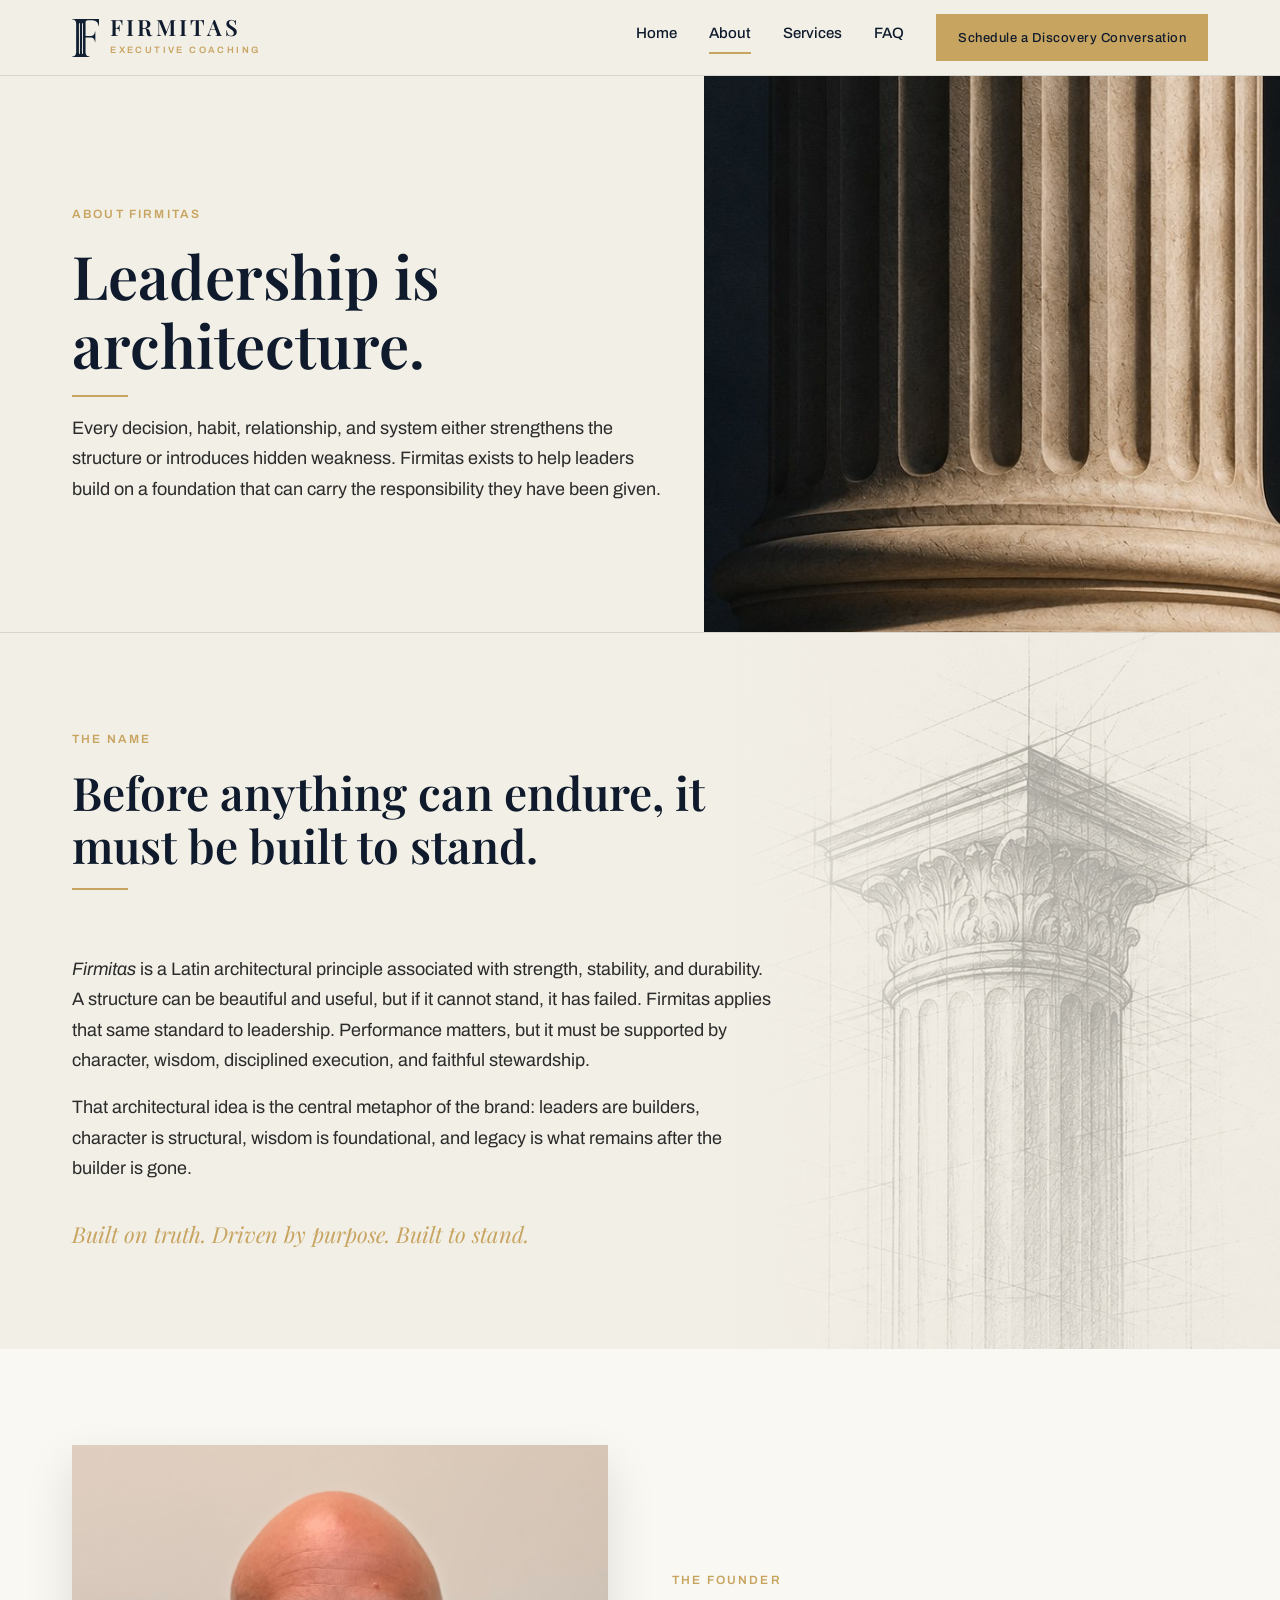
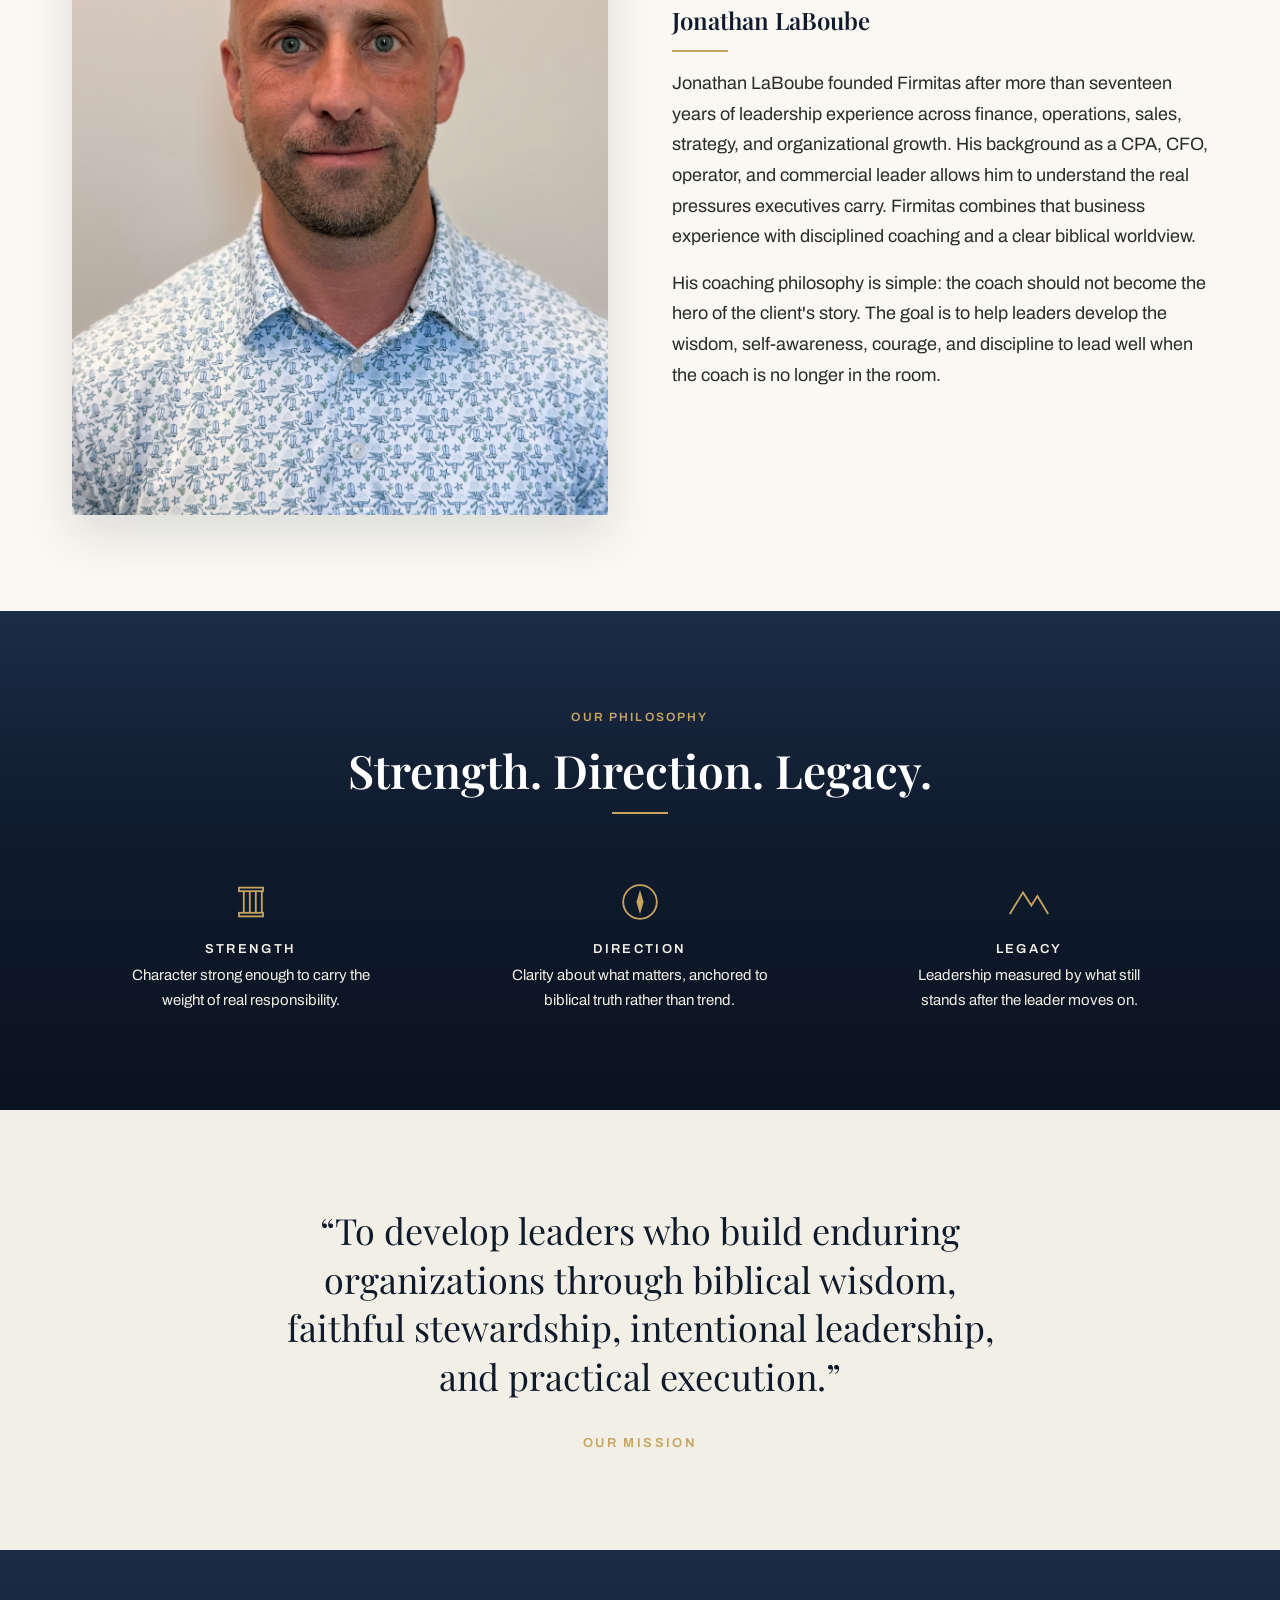
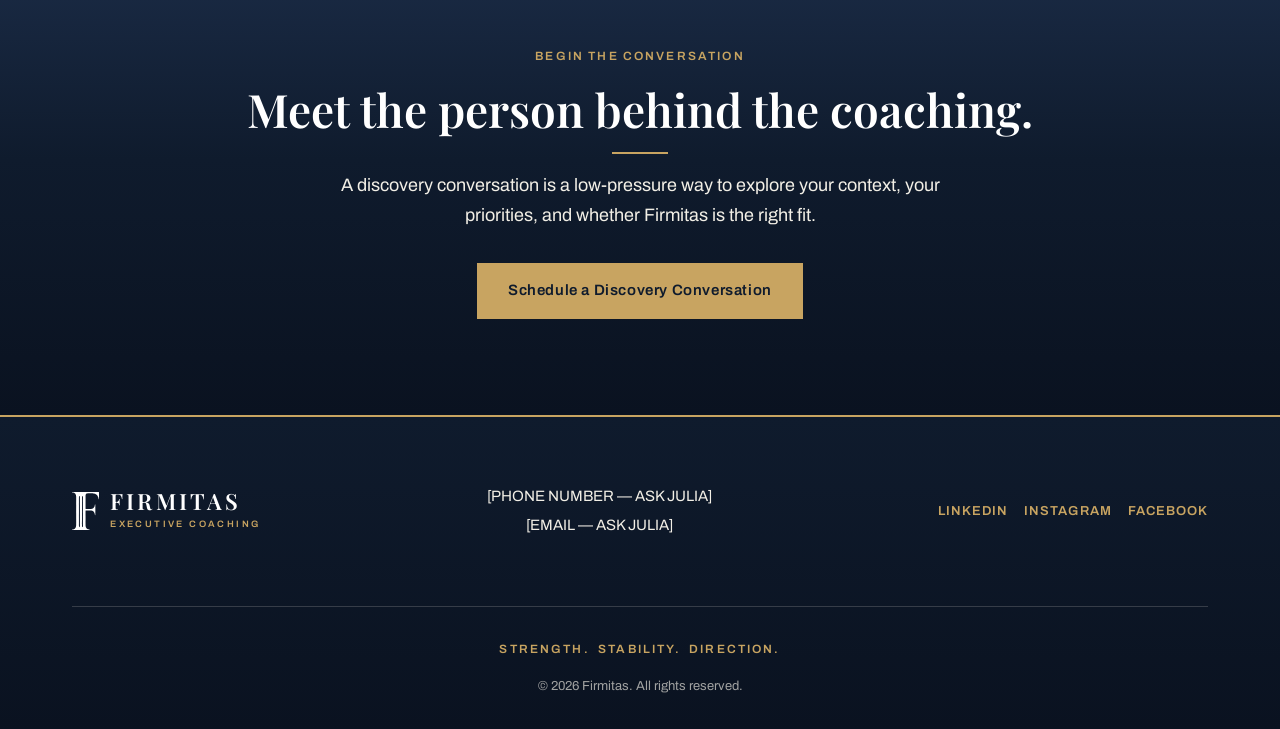
==== commit 9e48f509: "Align all site copy to approved Brand Bible language (FAQ 8.13, About 8.6, services 8.7, contact for" ====
--- a/about.html
+++ b/about.html
@@ -19,9 +19,9 @@
     <section class="page-hero page-hero--split">
       <div class="page-hero-copy">
         <span class="eyebrow">About Firmitas</span>
-        <h1>A name that means what we do.</h1>
+        <h1>Leadership is architecture.</h1>
         <hr class="gold-rule" />
-        <p class="lede"><em>Firmitas</em> is the Latin word for strength, steadfastness, and durability. In classical architecture it named the first requirement of any structure worth building: it must be able to stand.</p>
+        <p class="lede">Every decision, habit, relationship, and system either strengthens the structure or introduces hidden weakness. Firmitas exists to help leaders build on a foundation that can carry the responsibility they have been given.</p>
       </div>
       <div class="photo-panel">
         <img src="images/column-dark.jpg" alt="A stone column standing in dramatic light" />
@@ -36,8 +36,8 @@
           <h2>Before anything can endure, it must be built to stand.</h2>
           <hr class="gold-rule" />
         </div>
-        <p class="lede">The Roman architect Vitruvius taught that every enduring structure requires three things: firmitas, utilitas, venustas — strength, usefulness, and beauty. Strength came first, because nothing else matters if the foundation fails.</p>
-        <p class="lede" style="margin-top: var(--space-sm);">We believe the same is true of leaders. Skills, strategy, and style all matter — but they rest on the foundation of character. Firmitas exists to help leaders build that foundation deliberately, so that everything built on top of it lasts.</p>
+        <p class="lede"><em>Firmitas</em> is a Latin architectural principle associated with strength, stability, and durability. A structure can be beautiful and useful, but if it cannot stand, it has failed. Firmitas applies that same standard to leadership. Performance matters, but it must be supported by character, wisdom, disciplined execution, and faithful stewardship.</p>
+        <p class="lede" style="margin-top: var(--space-sm);">That architectural idea is the central metaphor of the brand: leaders are builders, character is structural, wisdom is foundational, and legacy is what remains after the builder is gone.</p>
         <p class="accent-line" style="margin-top: var(--space-md);">Built on truth. Driven by purpose. Built to stand.</p>
       </div>
     </section>
@@ -52,8 +52,8 @@
           <span class="eyebrow">The Founder</span>
           <h2>Jonathan LaBoube</h2>
           <hr class="gold-rule" />
-          <p class="lede">Jonathan LaBoube founded Firmitas after more than seventeen years of leadership experience across finance, operations, sales, strategy, and organizational growth. As a CPA, CFO, operator, and commercial leader, he has sat in the seats his clients sit in — carrying budgets, teams, targets, and the quiet weight that comes with all three.</p>
-          <p class="lede" style="margin-top: var(--space-sm);">That experience shaped a conviction: most leaders don't need more information. They need a confidential place to think clearly, a disciplined process for confronting what matters, and counsel anchored to something sturdier than the latest management trend. Firmitas combines practical executive experience with professional coaching discipline and a clear biblical worldview.</p>
+          <p class="lede">Jonathan LaBoube founded Firmitas after more than seventeen years of leadership experience across finance, operations, sales, strategy, and organizational growth. His background as a CPA, CFO, operator, and commercial leader allows him to understand the real pressures executives carry. Firmitas combines that business experience with disciplined coaching and a clear biblical worldview.</p>
+          <p class="lede" style="margin-top: var(--space-sm);">His coaching philosophy is simple: the coach should not become the hero of the client's story. The goal is to help leaders develop the wisdom, self-awareness, courage, and discipline to lead well when the coach is no longer in the room.</p>
         </div>
       </div>
     </section>
@@ -101,8 +101,8 @@
     <!-- Mission quote band -->
     <section class="section quote-band">
       <div class="container">
-        <blockquote style="color: var(--color-navy);">&ldquo;We partner with leaders to build unshakable foundations and lasting impact.&rdquo;</blockquote>
-        <span class="quote-source">Our Purpose</span>
+        <blockquote style="color: var(--color-navy);">&ldquo;To develop leaders who build enduring organizations through biblical wisdom, faithful stewardship, intentional leadership, and practical execution.&rdquo;</blockquote>
+        <span class="quote-source">Our Mission</span>
       </div>
     </section>
 
--- a/css/styles.css
+++ b/css/styles.css
@@ -897,6 +897,35 @@
   resize: vertical;
 }
 
+.form-field select {
+  width: 100%;
+  font-family: var(--font-sans);
+  font-size: 1rem;
+  color: var(--color-navy);
+  background-color: var(--color-paper);
+  border: 1px solid transparent;
+  padding: 0.8rem 0.9rem;
+}
+
+.form-field select:focus {
+  border-color: var(--color-gold);
+}
+
+.form-check {
+  display: flex;
+  align-items: flex-start;
+  gap: 0.6rem;
+  font-size: 0.875rem;
+  margin: var(--space-sm) 0;
+  cursor: pointer;
+}
+
+.form-check input {
+  margin-top: 0.3rem;
+  accent-color: var(--color-gold);
+  flex-shrink: 0;
+}
+
 .contact-card .btn-gold {
   width: 100%;
   text-align: center;
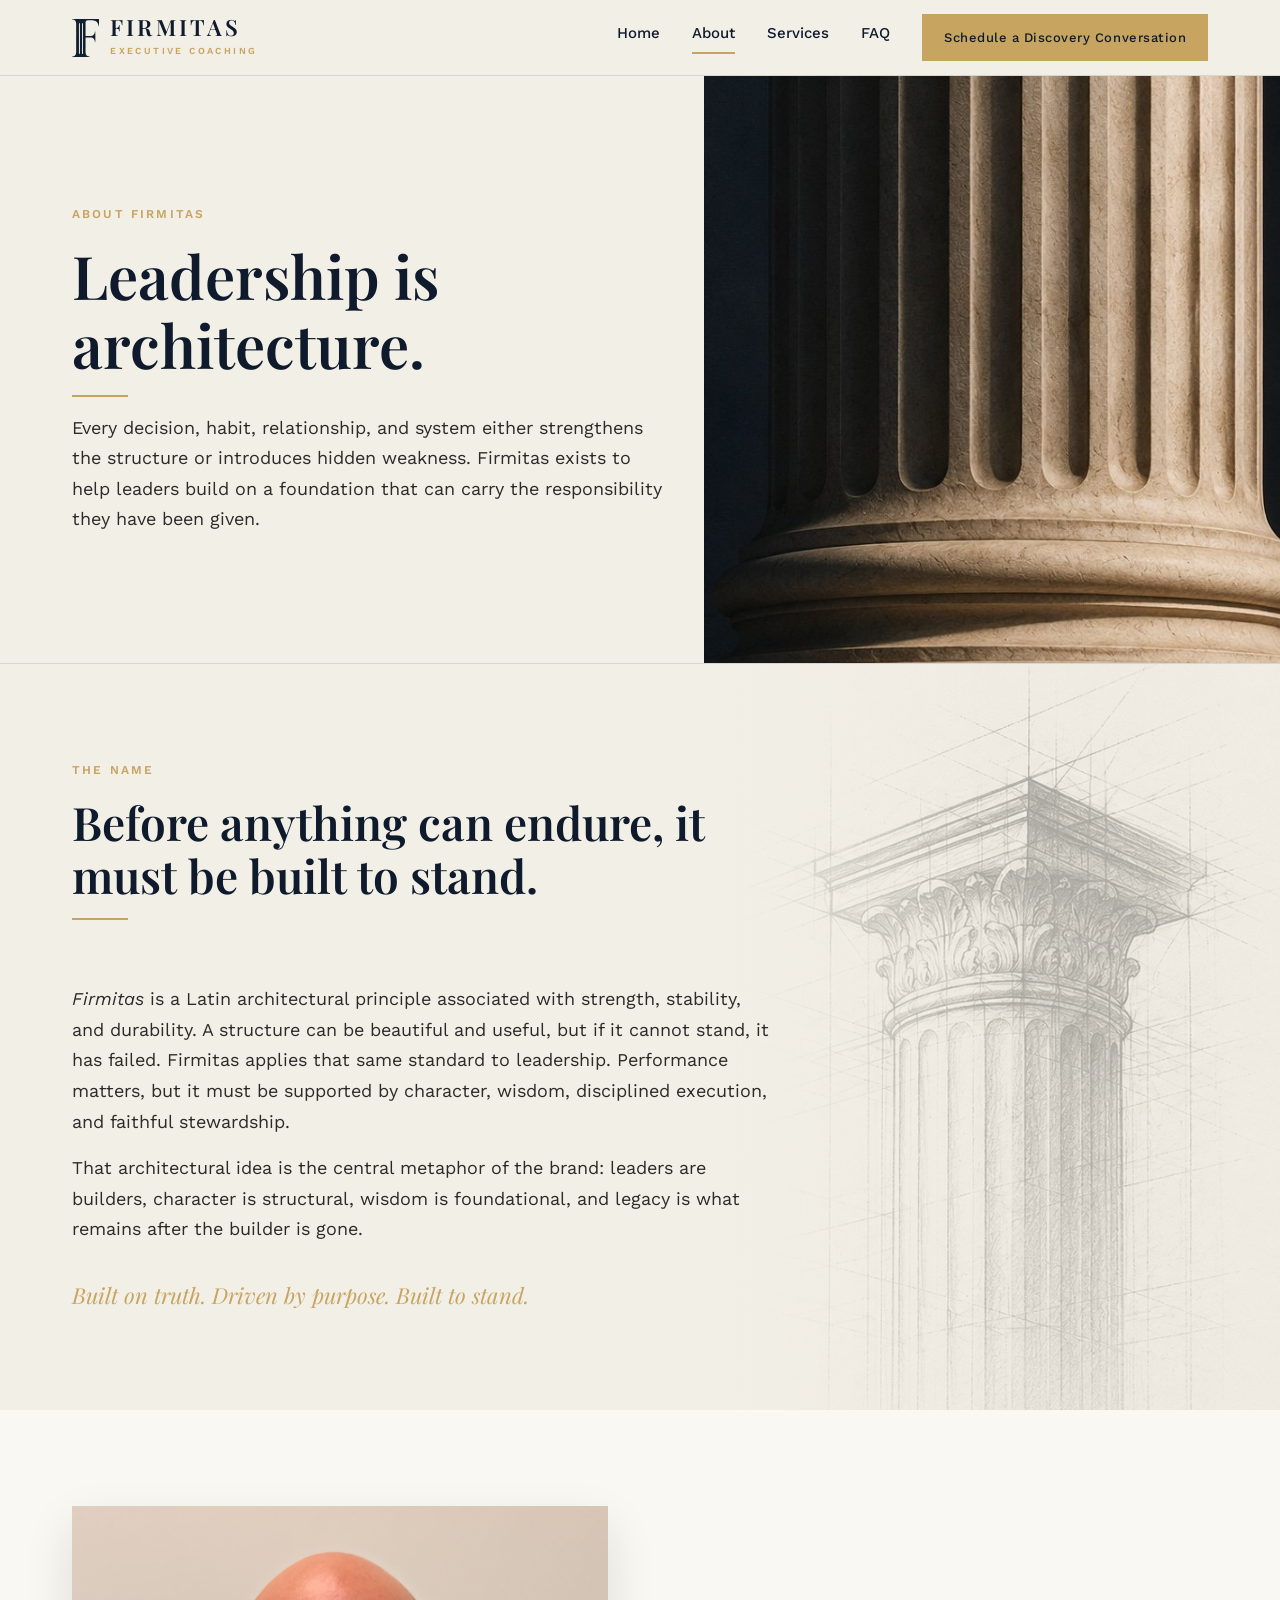
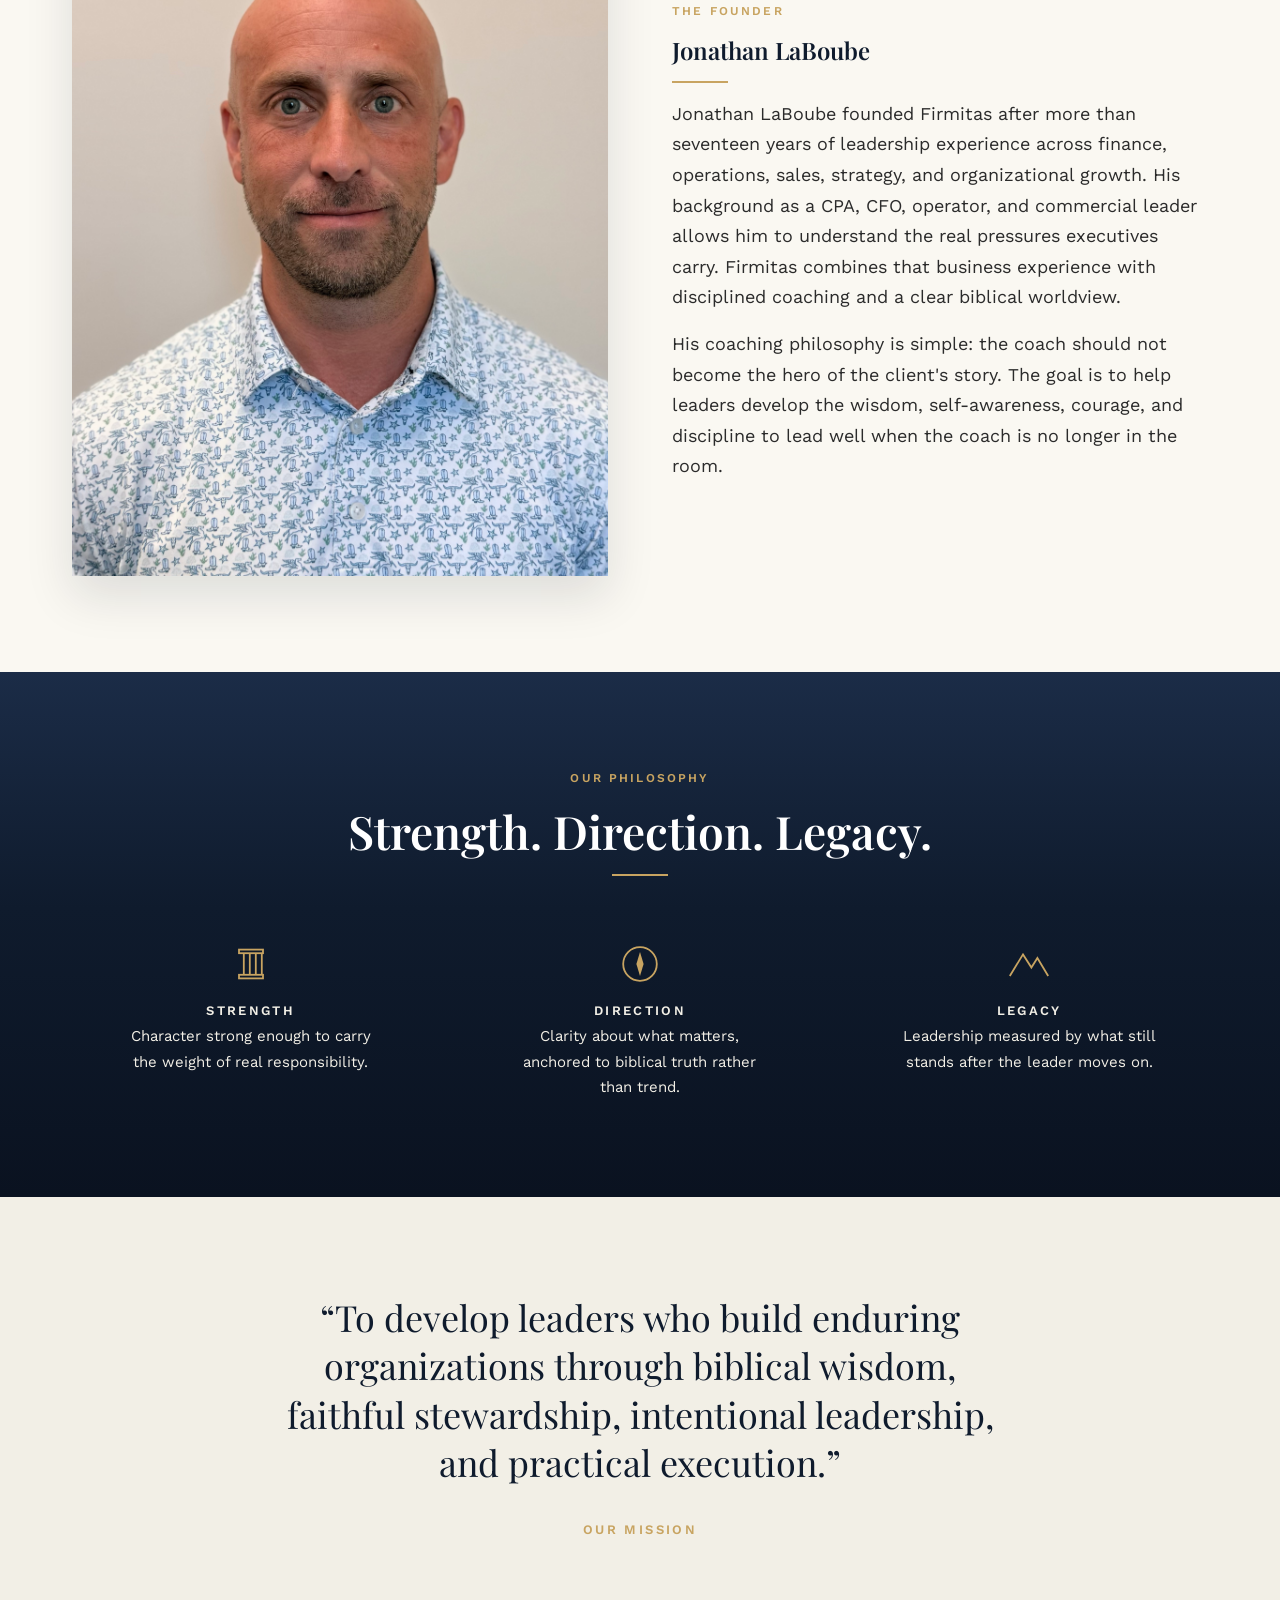
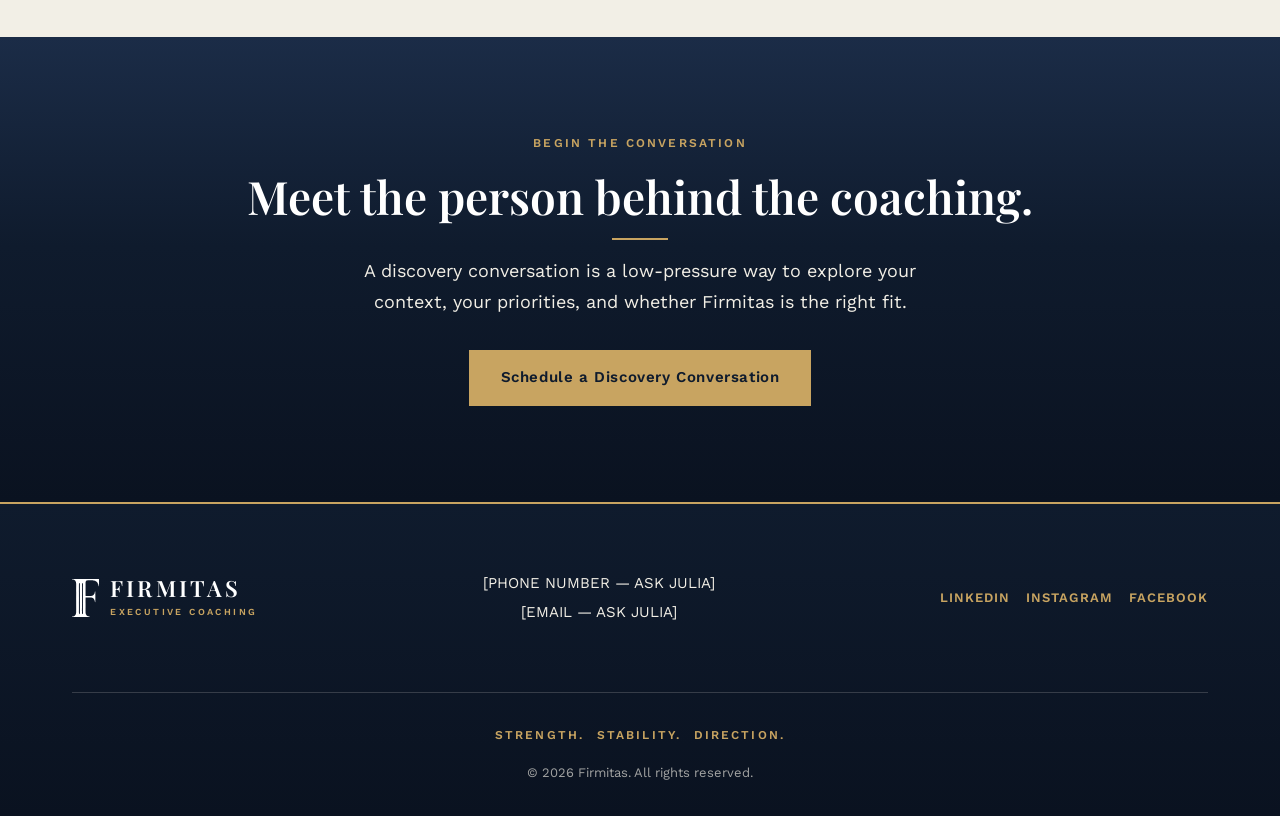
==== commit d252a996: "Swap body font from Archivo to Work Sans Keeping Playfair Display for headings; Julia wanted a diffe" ====
--- a/about.html
+++ b/about.html
@@ -6,6 +6,9 @@
   <title>About | Firmitas</title>
   <meta name="description" content="Firmitas — the meaning behind the name, the founder's story, and the philosophy behind our coaching." />
   <link rel="icon" type="image/svg+xml" href="images/logo-monogram.svg" />
+  <link rel="preconnect" href="https://fonts.googleapis.com" />
+  <link rel="preconnect" href="https://fonts.gstatic.com" crossorigin />
+  <link href="https://fonts.googleapis.com/css2?family=Playfair+Display:ital,wght@0,400;0,500;0,600;0,700;1,400;1,600&family=Work+Sans:wght@400;500;600;700&display=swap" rel="stylesheet" />
   <link rel="stylesheet" href="css/variables.css" />
   <link rel="stylesheet" href="css/styles.css" />
 </head>
--- a/css/variables.css
+++ b/css/variables.css
@@ -19,7 +19,7 @@
 
   /* Typography */
   --font-serif: 'Playfair Display', serif;   /* headlines, wordmark, italic accent lines */
-  --font-sans: 'Archivo', sans-serif;        /* body copy, nav, UI, forms */
+  --font-sans: 'Work Sans', sans-serif;      /* body copy, nav, UI, forms */
   --tracking-label: 0.18em;                  /* letterspaced uppercase labels */
 
   /* Spacing scale */
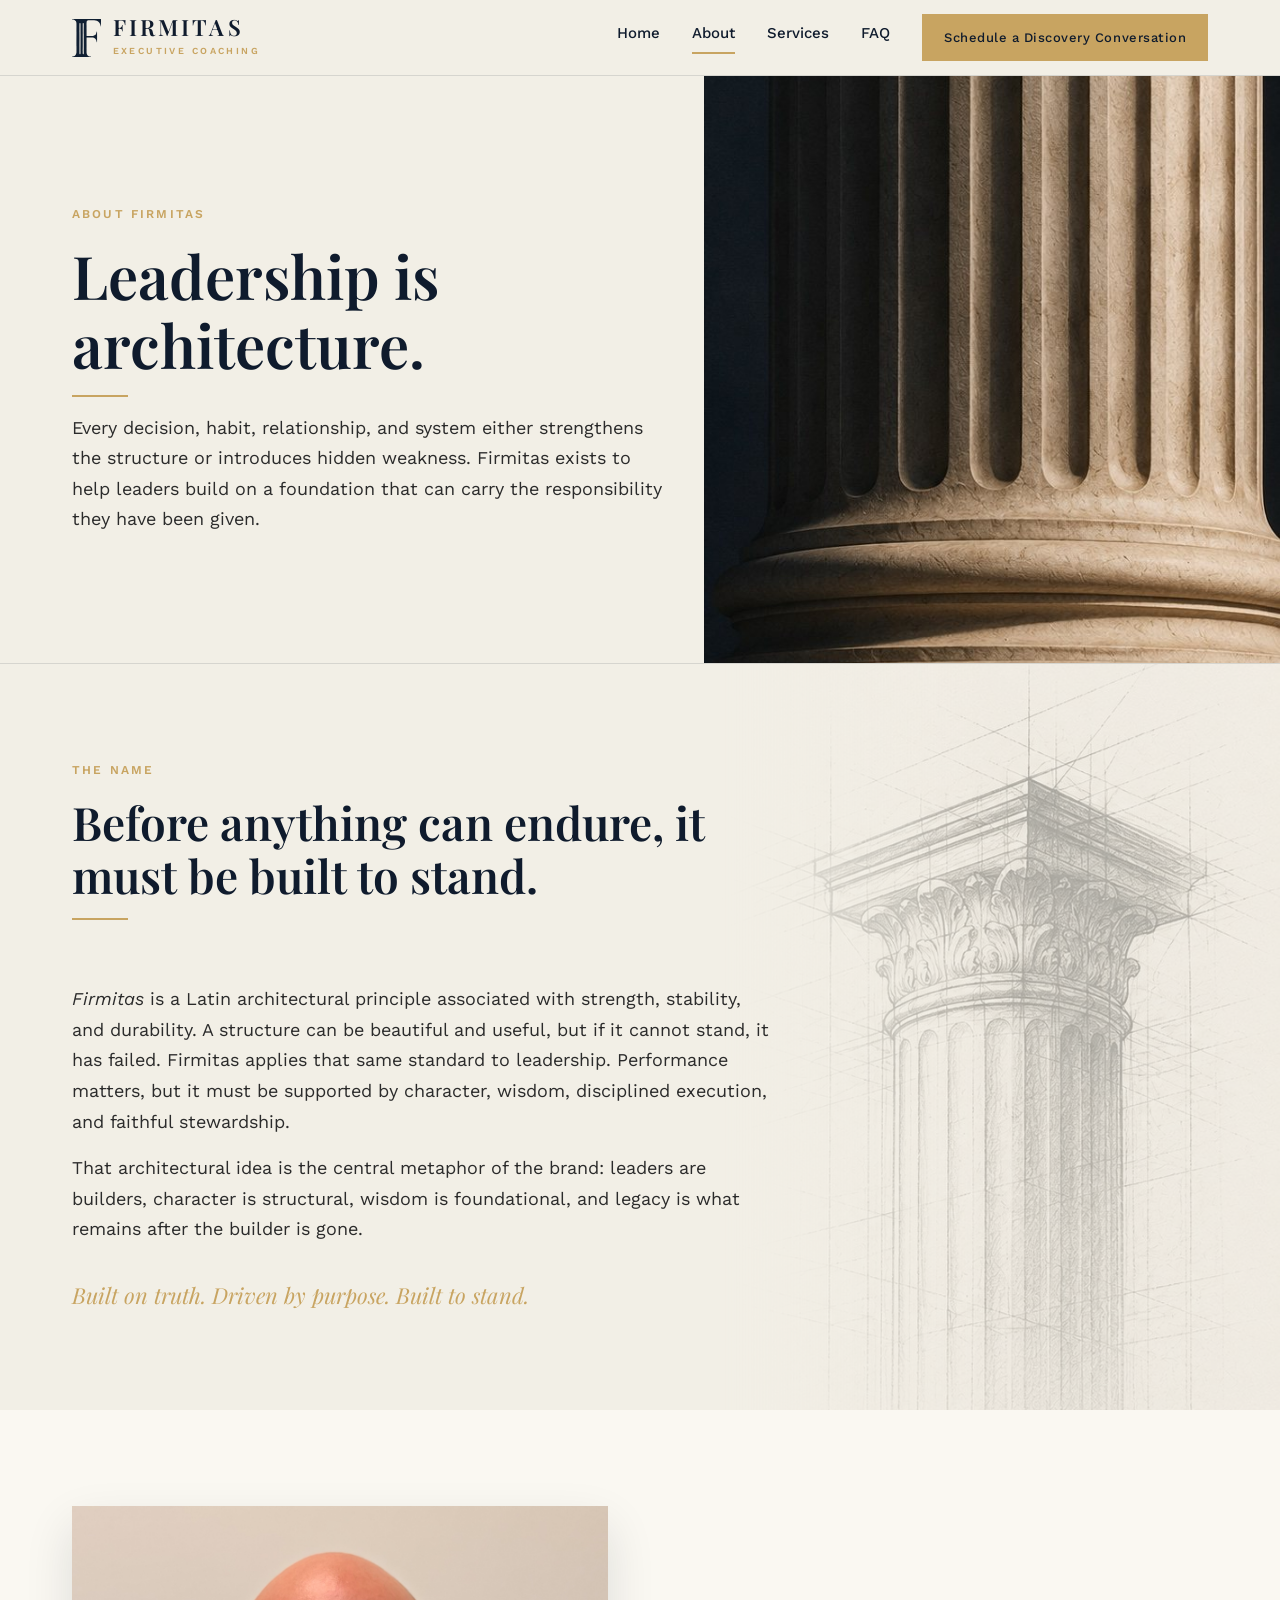
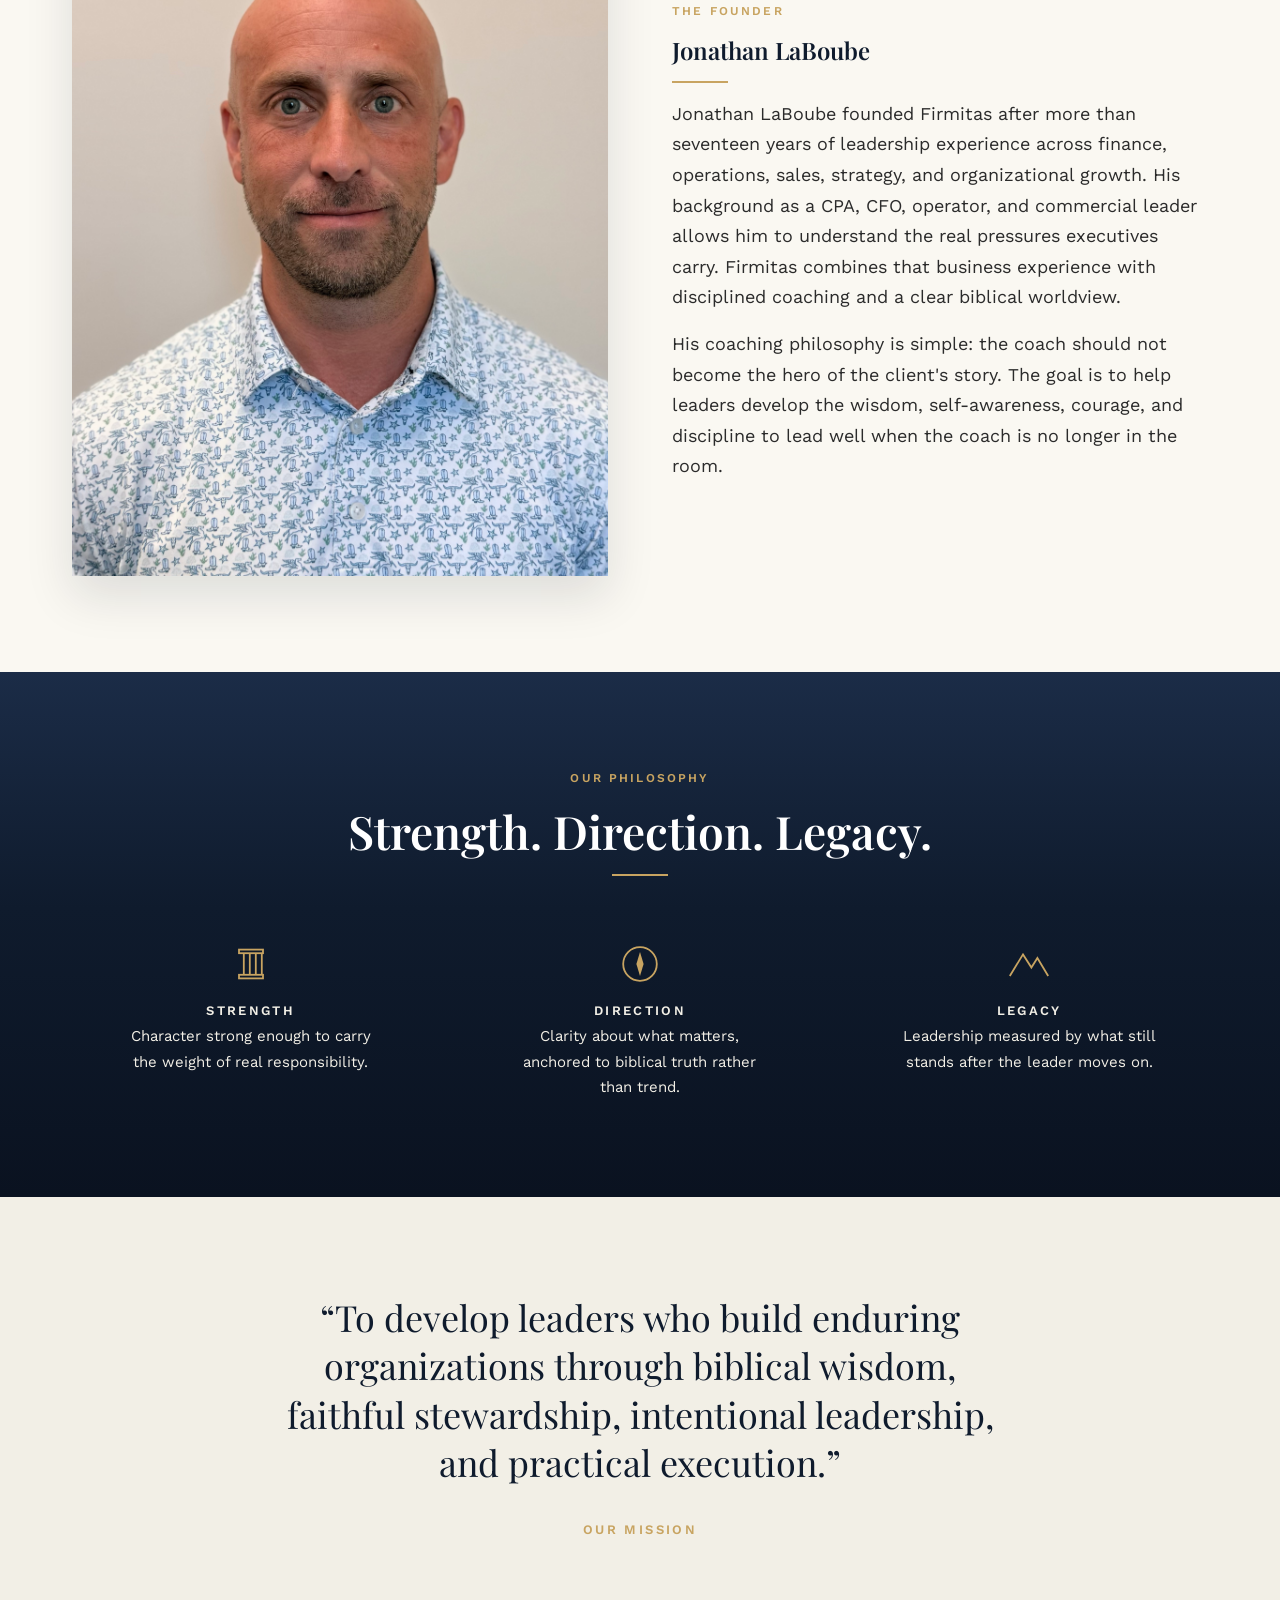
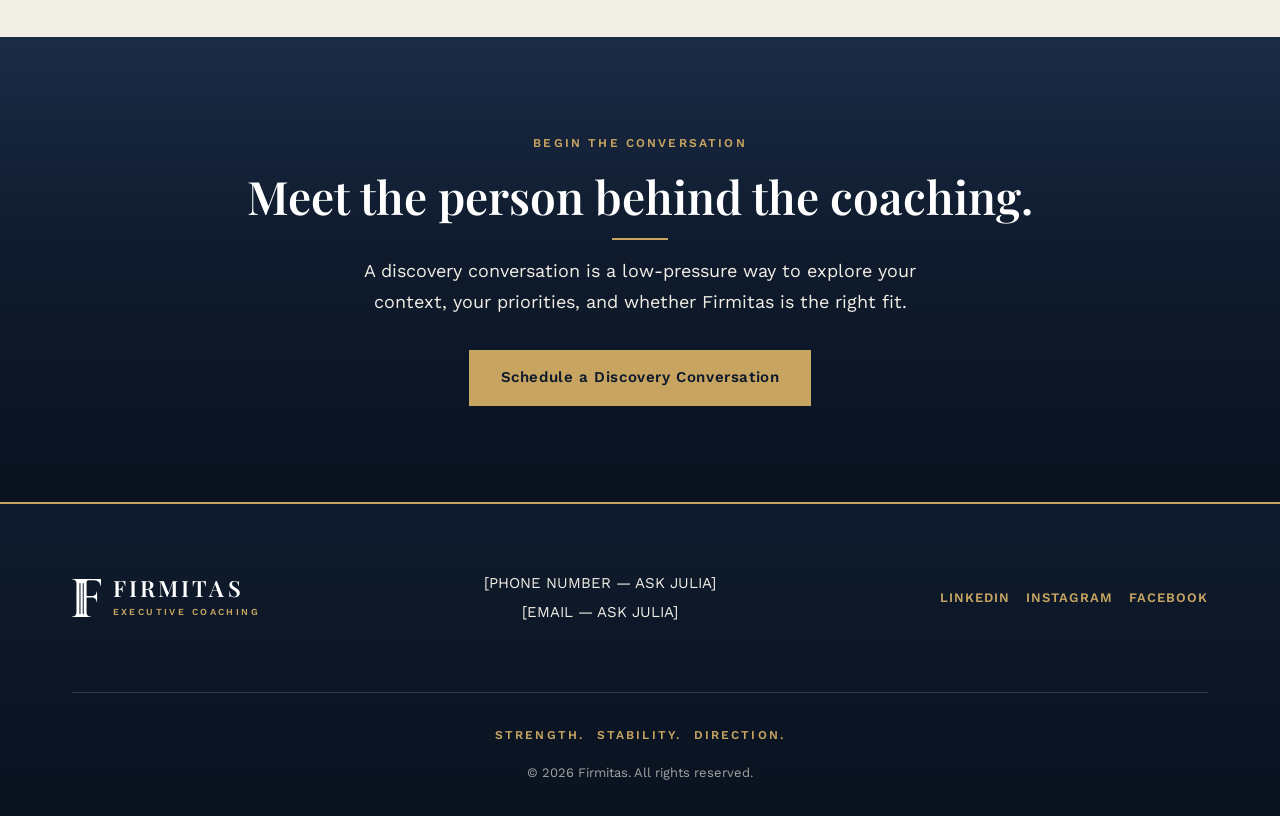
==== commit cc19637b: "Swap logo mark: logo-monogram.svg -> signature-f.svg Replaces the F monogram everywhere it appears (" ====
--- a/about.html
+++ b/about.html
@@ -5,7 +5,7 @@
   <meta name="viewport" content="width=device-width, initial-scale=1.0" />
   <title>About | Firmitas</title>
   <meta name="description" content="Firmitas — the meaning behind the name, the founder's story, and the philosophy behind our coaching." />
-  <link rel="icon" type="image/svg+xml" href="images/logo-monogram.svg" />
+  <link rel="icon" type="image/svg+xml" href="images/signature-f.svg" />
   <link rel="preconnect" href="https://fonts.googleapis.com" />
   <link rel="preconnect" href="https://fonts.gstatic.com" crossorigin />
   <link href="https://fonts.googleapis.com/css2?family=Playfair+Display:ital,wght@0,400;0,500;0,600;0,700;1,400;1,600&family=Work+Sans:wght@400;500;600;700&display=swap" rel="stylesheet" />
--- a/css/styles.css
+++ b/css/styles.css
@@ -1,6 +1,5 @@
 /* Firmitas site styles — references design tokens in variables.css */
-
-@import url('https://fonts.googleapis.com/css2?family=Playfair+Display:ital,wght@0,400;0,500;0,600;0,700;1,400;1,500&family=Archivo:wght@400;500;600;700&display=swap');
+/* Fonts are loaded via <link> in each page's <head>, not @import here. */
 
 * {
   box-sizing: border-box;
@@ -355,26 +354,49 @@
    Hero — split panel: headline on limestone, summit photography at right
 --------------------------------------------------------------------------- */
 
-.hero-split {
-  display: grid;
-  grid-template-columns: 1.05fr 0.95fr;
-  min-height: min(680px, 82vh);
-  background-color: var(--color-limestone);
+.hero-full {
+  position: relative;
+  display: flex;
+  align-items: center;
+  min-height: min(760px, 92vh);
+  overflow: hidden;
+  background-color: var(--color-navy);
+}
+
+.hero-full .hero-photo {
+  position: absolute;
+  inset: 0;
+}
+
+.hero-full .hero-photo img {
+  width: 100%;
+  height: 100%;
+  object-fit: cover;
+}
+
+.hero-overlay {
+  position: absolute;
+  inset: 0;
+  background: linear-gradient(90deg, rgba(10, 18, 32, 0.82) 0%, rgba(10, 18, 32, 0.55) 45%, rgba(10, 18, 32, 0.25) 100%),
+              linear-gradient(0deg, rgba(10, 18, 32, 0.35) 0%, rgba(10, 18, 32, 0) 30%);
 }
 
 .hero-copy {
-  display: flex;
-  flex-direction: column;
-  justify-content: center;
+  position: relative;
+  z-index: 2;
+  max-width: 38rem;
   padding: var(--space-xl) var(--space-md) var(--space-xl) max(var(--space-md), calc((100vw - var(--max-width)) / 2 + var(--space-md)));
 }
 
 .hero-copy h1 {
+  color: var(--color-limestone);
   font-size: clamp(2.75rem, 5.2vw, 4.25rem);
   margin-bottom: var(--space-sm);
 }
 
 .hero-copy .subheadline {
+  color: var(--color-limestone);
+  opacity: 0.92;
   font-size: 1.1875rem;
   max-width: 34rem;
   margin-bottom: var(--space-sm);
@@ -390,41 +412,23 @@
   gap: var(--space-sm);
 }
 
-.hero-photo {
-  position: relative;
-  min-height: 420px;
-}
-
-.hero-photo img {
-  position: absolute;
-  inset: 0;
-  width: 100%;
-  height: 100%;
-  object-fit: cover;
-}
-
-/* subtle warm blend where photo meets limestone */
-.hero-photo::before {
-  content: "";
-  position: absolute;
-  inset: 0;
-  background: linear-gradient(90deg, var(--color-limestone) 0%, rgba(242, 239, 230, 0) 12%);
-  z-index: 1;
-  pointer-events: none;
+.btn-outline--light {
+  color: var(--color-limestone);
+}
+
+.btn-outline--light:hover {
+  background-color: var(--color-limestone);
+  color: var(--color-navy);
 }
 
 @media (max-width: 860px) {
-  .hero-split {
-    grid-template-columns: 1fr;
-  }
-
-  .hero-photo {
-    order: 2;
-    min-height: 340px;
+  .hero-full {
+    min-height: 560px;
   }
 
   .hero-copy {
     padding: var(--space-lg) var(--space-md);
+    max-width: 100%;
   }
 }
 
